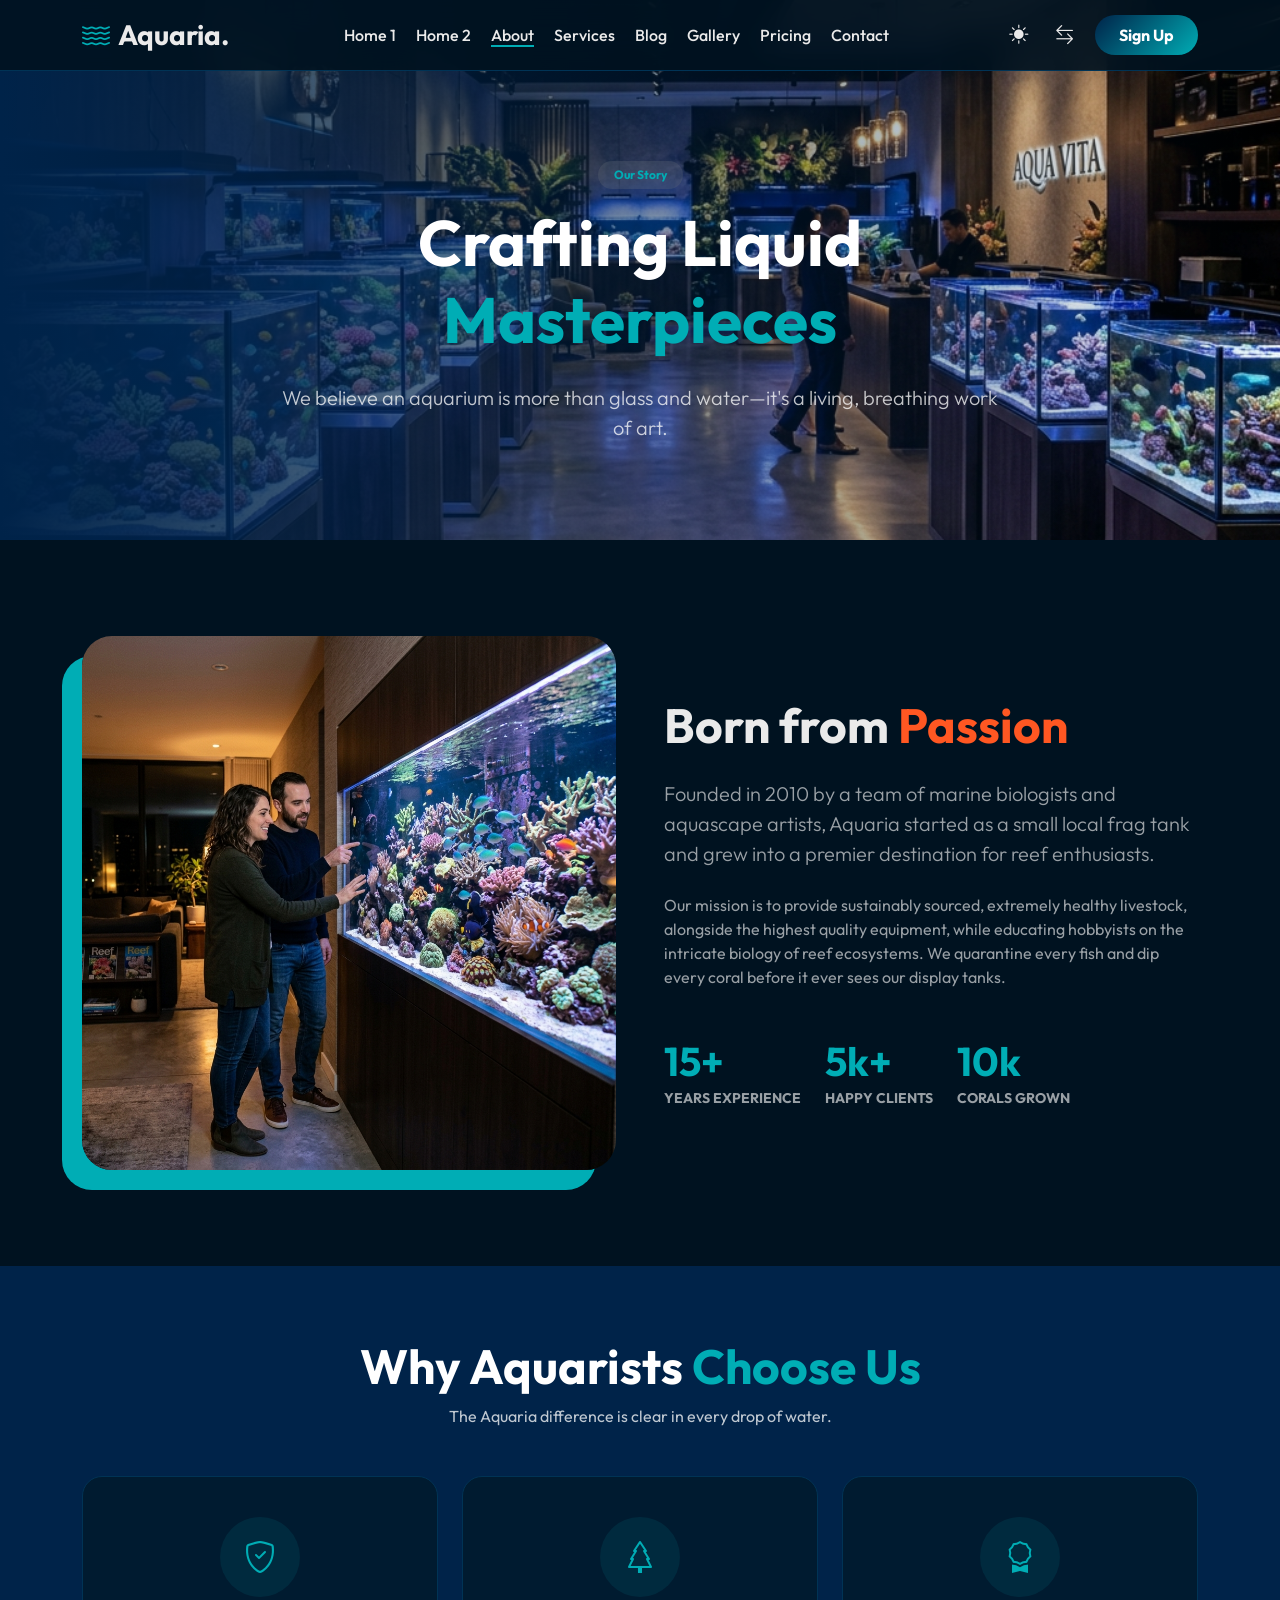
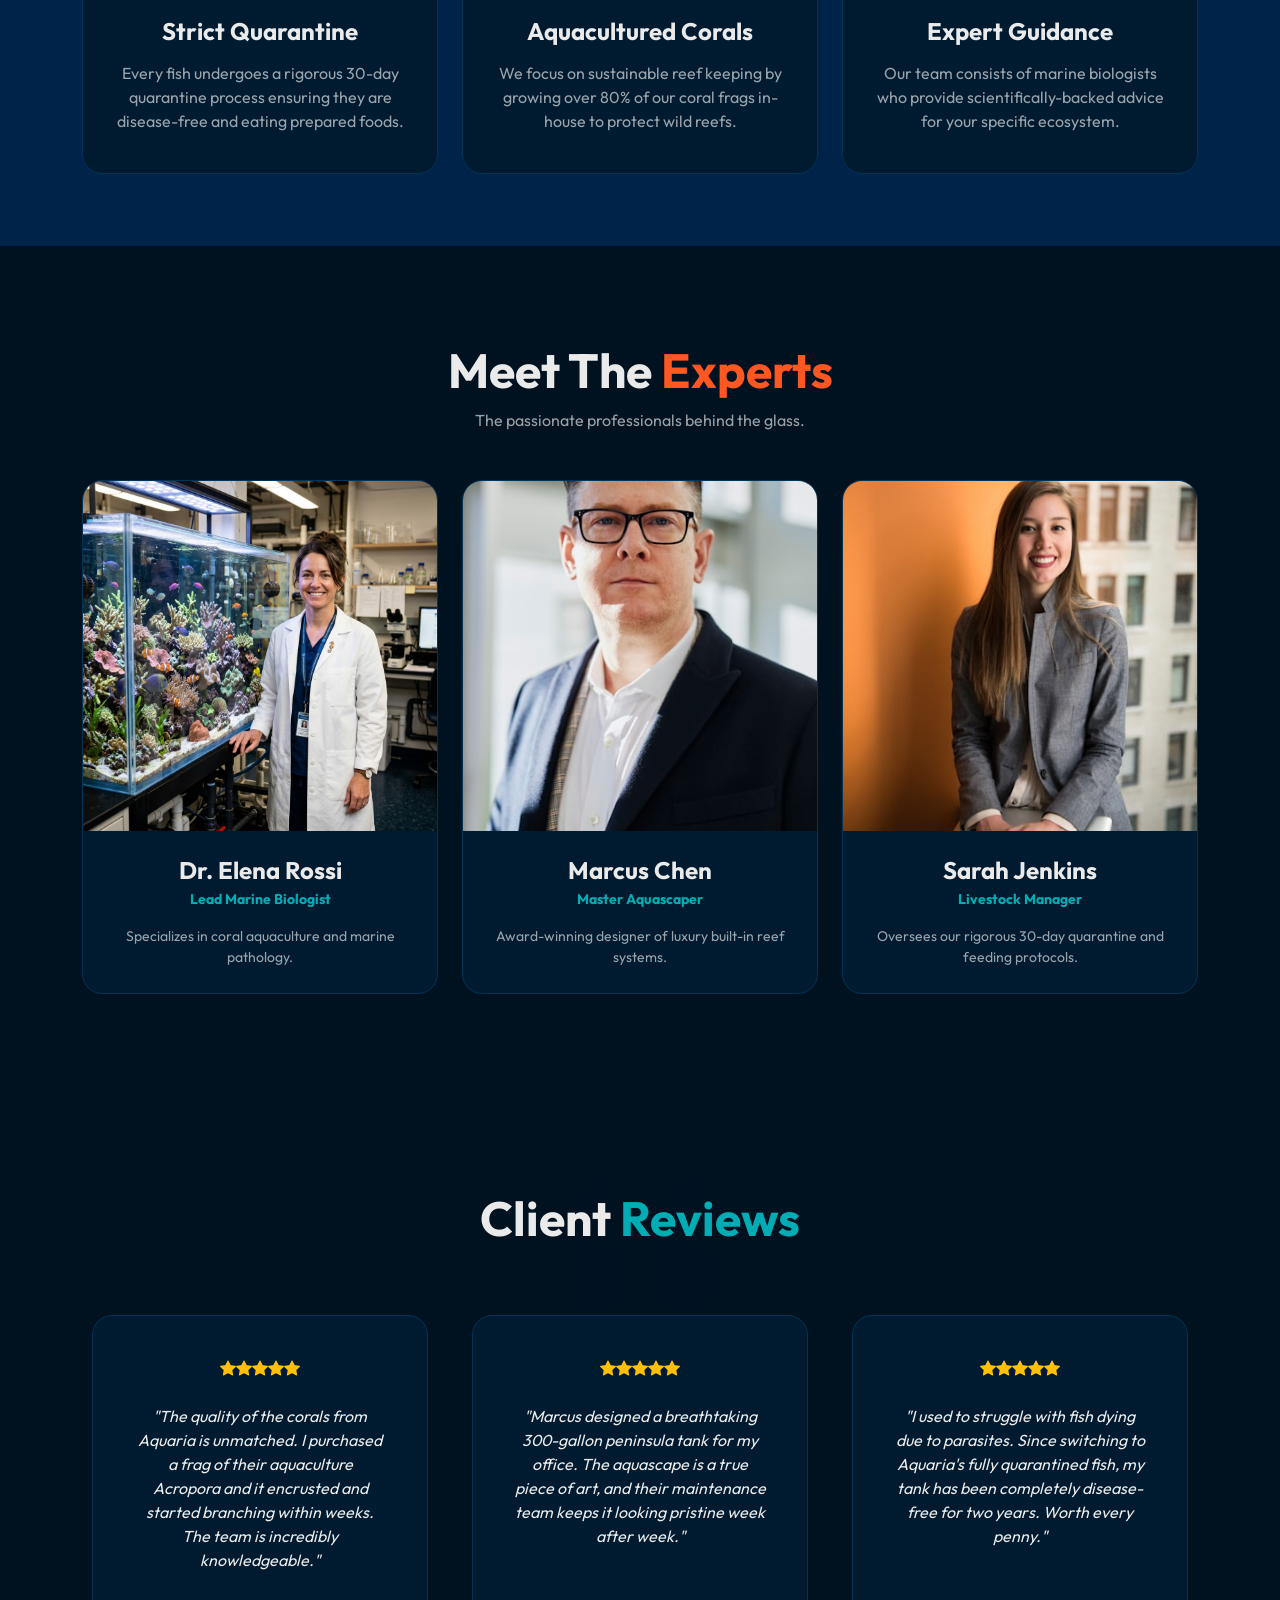
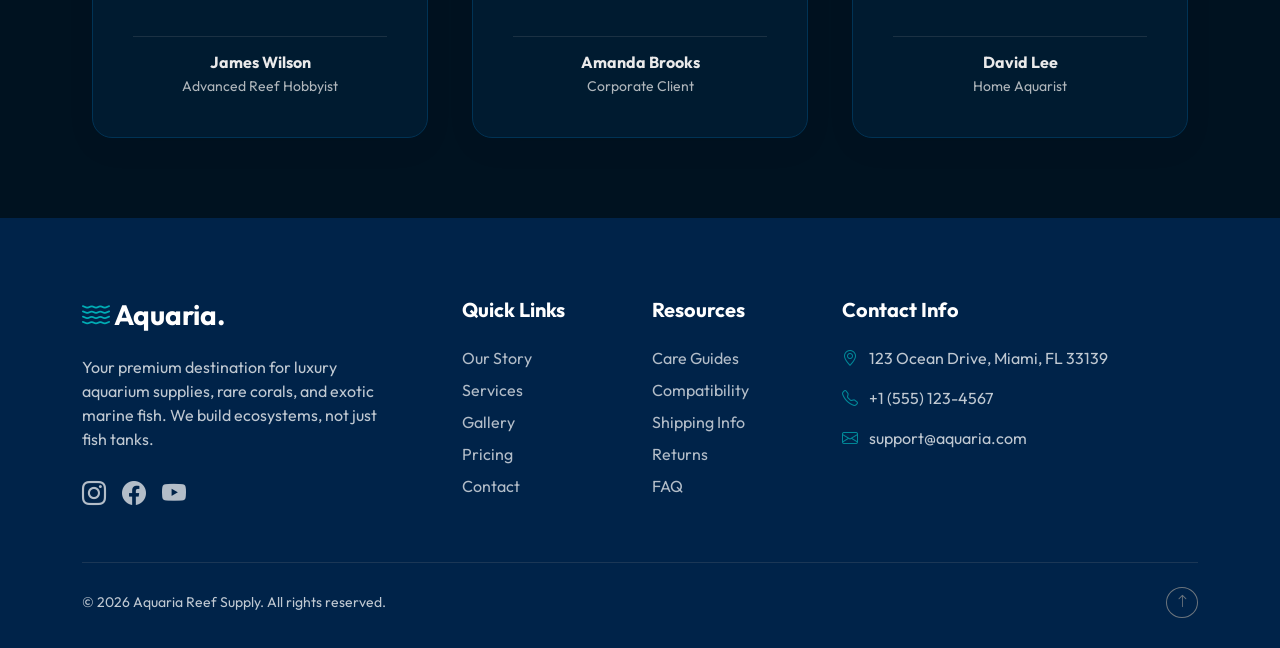
==== about.html @ 758d612c "first commit" ====
<!DOCTYPE html>

<html data-theme="dark" lang="en">
<head>
<meta charset="utf-8"/>
<meta content="width=device-width, initial-scale=1.0" name="viewport"/>
<title>Aquaria | About Us</title>
<link href="https://cdn.jsdelivr.net/npm/bootstrap@5.3.0/dist/css/bootstrap.min.css" rel="stylesheet"/>
<link href="https://cdn.jsdelivr.net/npm/bootstrap-icons@1.10.5/font/bootstrap-icons.css" rel="stylesheet"/>
<link href="assets/css/style.css" rel="stylesheet"/>
<style>
        /* Section 1: Hero */
        .about-hero {
            height: 60vh;
            min-height: 400px;
            background: linear-gradient(to right, var(--color-primary), transparent), url('assets/images/about_hero_1782192163855.png') center/cover no-repeat;
            display: flex;
            align-items: center;
            padding-top: 80px;
        }

        /* Section 2: Store Story */
        .story-img {
            border-radius: 30px;
            box-shadow: -20px 20px 0px var(--color-secondary);
            transition: transform 0.5s ease;
        }
        .story-img:hover {
            transform: translate(10px, -10px);
        }

        /* Section 3: Why Choose Us */
        .feature-card {
            background: var(--card-bg);
            border: 1px solid var(--border-color);
            border-radius: 20px;
            padding: 40px 30px;
            text-align: center;
            transition: all 0.4s ease;
        }
        .feature-card:hover {
            transform: translateY(-15px); /* Card Lift */
            box-shadow: 0 15px 30px rgba(0, 173, 181, 0.15);
            border-color: var(--color-secondary);
        }
        .feature-icon {
            width: 80px;
            height: 80px;
            border-radius: 50%;
            background: rgba(0, 173, 181, 0.1);
            color: var(--color-secondary);
            display: flex;
            align-items: center;
            justify-content: center;
            font-size: 2rem;
            margin: 0 auto 20px;
            transition: background 0.4s, color 0.4s;
        }
        .feature-card:hover .feature-icon {
            background: var(--color-secondary);
            color: #fff;
        }

        /* Section 4: Expert Team */
        .team-card {
            border-radius: 20px;
            overflow: hidden;
            position: relative;
            background: var(--card-bg);
            border: 1px solid var(--border-color);
            transition: box-shadow 0.4s ease, transform 0.4s ease; /* Hover Elevation */
        }
        .team-card:hover {
            transform: scale(1.03);
            box-shadow: 0 20px 40px rgba(0,0,0,0.2);
        }
        .team-img-wrapper {
            height: 350px;
            overflow: hidden;
        }
        .team-img-wrapper img {
            width: 100%;
            height: 100%;
            object-fit: cover;
            transition: transform 0.5s ease;
        }
        .team-card:hover .team-img-wrapper img {
            transform: scale(1.1);
        }
        .team-info {
            padding: 25px;
            text-align: center;
        }

        /* Section 5: Testimonials */
        .testimonial-section {
            padding: 100px 0;
            position: relative;
            overflow: hidden;
        }
        .testimonial-section::before {
            content: '\F6B0'; /* Quote icon bootstrap */
            font-family: bootstrap-icons;
            position: absolute;
            top: -20px; left: 50%;
            transform: translateX(-50%);
            font-size: 15rem;
            color: var(--color-primary);
            opacity: 0.05;
        }
        .testimonial-card {
            background: var(--card-bg);
            border: 1px solid var(--border-color);
            border-radius: 20px;
            padding: 40px;
            margin: 20px 10px;
            box-shadow: 0 10px 30px rgba(0,0,0,0.05);
        }
        
        /* Animation Utility Override */
        .reveal-fade-right {
            opacity: 0;
            transform: translateX(-50px);
            transition: all 0.8s cubic-bezier(0.5, 0, 0, 1);
        }
        .reveal-fade-right.active {
            opacity: 1;
            transform: translateX(0);
        }
    </style>
</head>
<body>
<!-- Header -->
<header class="header">
<div class="container d-flex align-items-center justify-content-between">
<a class="logo text-decoration-none" href="index.html">
<h3 class="m-0 fw-bold d-flex align-items-center gap-2">
<i class="bi bi-water text-secondary-custom"></i>
<span>Aquaria.</span>
</h3>
</a>
<nav class="header-nav">
<a class="nav-link" href="index.html">Home 1</a>
<a class="nav-link" href="home-2.html">Home 2</a>
<a class="nav-link active" href="about.html">About</a>
<a class="nav-link" href="services.html">Services</a>
<a class="nav-link" href="blog.html">Blog</a>
<a class="nav-link" href="gallery.html">Gallery</a>
<a class="nav-link" href="pricing.html">Pricing</a>
<a class="nav-link" href="contact.html">Contact</a>
</nav>
            <div class="controls">
                <button id="theme-toggle" class="theme-btn header-controls-btn theme-toggle"><i class="bi bi-sun-fill"></i></button>
                <button id="rtl-toggle" class="rtl-btn header-controls-btn rtl-toggle"><i class="bi bi-arrow-left-right"></i></button>
                <a href="signup.html" class="btn-primary-custom header-auth-btn rounded-pill px-4 py-2 text-decoration-none fw-bold text-white">Sign Up</a>
                <button class="btn btn-outline-secondary mobile-toggle-btn ms-2" type="button" data-bs-toggle="offcanvas" data-bs-target="#mobileMenu" style="display: none;">
                    <i class="bi bi-list fs-3"></i>
                </button>
            </div>
</div>
</header>
<div class="offcanvas offcanvas-end" id="mobileMenu" style="background-color: var(--bg-color);" tabindex="-1">
<div class="offcanvas-header border-bottom border-secondary">
<h5 class="offcanvas-title fw-bold"><i class="bi bi-water text-secondary-custom"></i> Aquaria.</h5>
<button aria-label="Close" class="btn-close" data-bs-dismiss="offcanvas" style="filter: invert(var(--bs-body-color-rgb));" type="button"></button>
</div>
<div class="offcanvas-body">
            <div class="d-flex flex-column gap-3 fs-5">
                <a href="index.html" class="text-decoration-none" style="color: var(--text-color)">Home 1</a>
                <a href="home-2.html" class="text-decoration-none" style="color: var(--text-color)">Home 2</a>
                <a href="about.html" class="text-decoration-none" style="color: var(--text-color)">About</a>
                <a href="services.html" class="text-decoration-none" style="color: var(--text-color)">Services</a>
                <a href="gallery.html" class="text-decoration-none" style="color: var(--text-color)">Gallery</a>
                <a href="pricing.html" class="text-decoration-none" style="color: var(--text-color)">Pricing</a>
                <a href="contact.html" class="text-decoration-none" style="color: var(--text-color)">Contact</a>
                <a href="login.html" class="btn-primary-custom text-center mt-4">Login</a>
                <div class="mobile-toggles mt-auto pt-4 border-top border-secondary d-flex justify-content-center gap-3">
                    <button class="theme-btn theme-toggle btn btn-outline-secondary rounded-circle" style="width: 50px; height: 50px;"><i class="bi bi-sun-fill"></i></button>
                    <button class="rtl-btn rtl-toggle btn btn-outline-secondary rounded-circle" style="width: 50px; height: 50px;"><i class="bi bi-arrow-left-right"></i></button>
                </div>
            </div>
</div>
</div>

<!-- Section 1: Hero -->
<section class="about-hero">
<div class="container">
<div class="row justify-content-center">
<div class="col-lg-8 text-center reveal-fade-up">
<span class="badge bg-secondary mb-3 rounded-pill bg-opacity-25 text-secondary-custom px-3 py-2">Our Story</span>
<h1 class="display-3 fw-bold text-white mb-4">Crafting Liquid <span class="text-secondary-custom">Masterpieces</span></h1>
<p class="lead text-white opacity-75">We believe an aquarium is more than glass and water—it's a living, breathing work of art.</p>
</div>
</div>
</div>
</section>
<!-- Section 2: Store Story -->
<section class="py-5 my-5">
<div class="container">
<div class="row align-items-center gx-5">
<div class="col-lg-6 mb-5 mb-lg-0 reveal-fade-right">
<img alt="Our Store Story" class="img-fluid story-img" src="assets/images/about_story_1782192175544.png"/>
</div>
<div class="col-lg-6 reveal-fade-left">
<h2 class="display-5 fw-bold mb-4">Born from <span class="text-accent-custom">Passion</span></h2>
<p class="lead text-muted mb-4">Founded in 2010 by a team of marine biologists and aquascape artists, Aquaria started as a small local frag tank and grew into a premier destination for reef enthusiasts.</p>
<p class="text-muted mb-4">Our mission is to provide sustainably sourced, extremely healthy livestock, alongside the highest quality equipment, while educating hobbyists on the intricate biology of reef ecosystems. We quarantine every fish and dip every coral before it ever sees our display tanks.</p>
<div class="d-flex gap-4 mt-5">
<div>
<h3 class="fw-bold text-secondary-custom display-6 mb-0">15+</h3>
<span class="text-muted small fw-bold text-uppercase tracking-wider">Years Experience</span>
</div>
<div>
<h3 class="fw-bold text-secondary-custom display-6 mb-0">5k+</h3>
<span class="text-muted small fw-bold text-uppercase tracking-wider">Happy Clients</span>
</div>
<div>
<h3 class="fw-bold text-secondary-custom display-6 mb-0">10k</h3>
<span class="text-muted small fw-bold text-uppercase tracking-wider">Corals Grown</span>
</div>
</div>
</div>
</div>
</div>
</section>
<!-- Section 3: Why Choose Us -->
<section class="py-5 bg-opacity-10" style="background-color: var(--color-primary);">
<div class="container py-4">
<div class="text-center mb-5 reveal-fade-up">
<h2 class="display-5 fw-bold text-white">Why Aquarists <span class="text-secondary-custom">Choose Us</span></h2>
<p class="text-white opacity-75">The Aquaria difference is clear in every drop of water.</p>
</div>
<div class="row g-4 justify-content-center">
<div class="col-lg-4 col-md-6 reveal-fade-up" style="transition-delay: 0s;">
<div class="feature-card h-100">
<div class="feature-icon"><i class="bi bi-shield-check"></i></div>
<h4 class="fw-bold mb-3">Strict Quarantine</h4>
<p class="text-muted mb-0">Every fish undergoes a rigorous 30-day quarantine process ensuring they are disease-free and eating prepared foods.</p>
</div>
</div>
<div class="col-lg-4 col-md-6 reveal-fade-up" style="transition-delay: 0.15s;">
<div class="feature-card h-100">
<div class="feature-icon"><i class="bi bi-tree"></i></div>
<h4 class="fw-bold mb-3">Aquacultured Corals</h4>
<p class="text-muted mb-0">We focus on sustainable reef keeping by growing over 80% of our coral frags in-house to protect wild reefs.</p>
</div>
</div>
<div class="col-lg-4 col-md-6 reveal-fade-up" style="transition-delay: 0.3s;">
<div class="feature-card h-100">
<div class="feature-icon"><i class="bi bi-award"></i></div>
<h4 class="fw-bold mb-3">Expert Guidance</h4>
<p class="text-muted mb-0">Our team consists of marine biologists who provide scientifically-backed advice for your specific ecosystem.</p>
</div>
</div>
</div>
</div>
</section>
<!-- Section 4: Expert Team -->
<section class="py-5 my-5">
<div class="container">
<div class="text-center mb-5 reveal-fade-up">
<h2 class="display-5 fw-bold mb-0">Meet The <span class="text-accent-custom">Experts</span></h2>
<p class="text-muted mt-2">The passionate professionals behind the glass.</p>
</div>
<div class="row g-4">
<div class="col-lg-4 col-md-6 reveal-fade-up" style="transition-delay: 0s;">
<div class="team-card">
<div class="team-img-wrapper">
<img alt="Dr. Elena Rossi" src="assets/images/team_1_1782192187470.png"/>
</div>
<div class="team-info">
<h4 class="fw-bold mb-1">Dr. Elena Rossi</h4>
<p class="text-secondary-custom small fw-bold mb-3">Lead Marine Biologist</p>
<p class="text-muted small mb-0">Specializes in coral aquaculture and marine pathology.</p>
</div>
</div>
</div>
<div class="col-lg-4 col-md-6 reveal-fade-up" style="transition-delay: 0.2s;">
<div class="team-card">
<div class="team-img-wrapper">
<img alt="Marcus Chen" src="assets/images/team_2.jpg"/>
</div>
<div class="team-info">
<h4 class="fw-bold mb-1">Marcus Chen</h4>
<p class="text-secondary-custom small fw-bold mb-3">Master Aquascaper</p>
<p class="text-muted small mb-0">Award-winning designer of luxury built-in reef systems.</p>
</div>
</div>
</div>
<div class="col-lg-4 col-md-6 reveal-fade-up" style="transition-delay: 0.4s;">
<div class="team-card">
<div class="team-img-wrapper">
<img alt="Sarah Jenkins" src="assets/images/team_3.jpg"/>
</div>
<div class="team-info">
<h4 class="fw-bold mb-1">Sarah Jenkins</h4>
<p class="text-secondary-custom small fw-bold mb-3">Livestock Manager</p>
<p class="text-muted small mb-0">Oversees our rigorous 30-day quarantine and feeding protocols.</p>
</div>
</div>
</div>
</div>
</div>
</section>
<!-- Section 5: Testimonials (Carousel) -->
<section class="testimonial-section reveal-zoom-in">
<div class="container position-relative z-2">
<h2 class="display-5 fw-bold text-center mb-5">Client <span class="text-secondary-custom">Reviews</span></h2>
<div class="row g-4 justify-content-center">
<div class="col-lg-4 col-md-6 reveal-fade-up" style="transition-delay: 0s;">
<div class="testimonial-card h-100 d-flex flex-column text-center">
<div class="mb-4 text-warning">
<i class="bi bi-star-fill"></i><i class="bi bi-star-fill"></i><i class="bi bi-star-fill"></i><i class="bi bi-star-fill"></i><i class="bi bi-star-fill"></i>
</div>
<p class="fw-normal lh-base mb-4 fst-italic">"The quality of the corals from Aquaria is unmatched. I purchased a frag of their aquaculture Acropora and it encrusted and started branching within weeks. The team is incredibly knowledgeable."</p>
<div class="mt-auto pt-3 border-top border-secondary border-opacity-25">
<h6 class="fw-bold mb-0">James Wilson</h6>
<small class="opacity-75">Advanced Reef Hobbyist</small>
</div>
</div>
</div>
<div class="col-lg-4 col-md-6 reveal-fade-up" style="transition-delay: 0.2s;">
<div class="testimonial-card h-100 d-flex flex-column text-center">
<div class="mb-4 text-warning">
<i class="bi bi-star-fill"></i><i class="bi bi-star-fill"></i><i class="bi bi-star-fill"></i><i class="bi bi-star-fill"></i><i class="bi bi-star-fill"></i>
</div>
<p class="fw-normal lh-base mb-4 fst-italic">"Marcus designed a breathtaking 300-gallon peninsula tank for my office. The aquascape is a true piece of art, and their maintenance team keeps it looking pristine week after week."</p>
<div class="mt-auto pt-3 border-top border-secondary border-opacity-25">
<h6 class="fw-bold mb-0">Amanda Brooks</h6>
<small class="opacity-75">Corporate Client</small>
</div>
</div>
</div>
<div class="col-lg-4 col-md-6 reveal-fade-up" style="transition-delay: 0.4s;">
<div class="testimonial-card h-100 d-flex flex-column text-center">
<div class="mb-4 text-warning">
<i class="bi bi-star-fill"></i><i class="bi bi-star-fill"></i><i class="bi bi-star-fill"></i><i class="bi bi-star-fill"></i><i class="bi bi-star-fill"></i>
</div>
<p class="fw-normal lh-base mb-4 fst-italic">"I used to struggle with fish dying due to parasites. Since switching to Aquaria's fully quarantined fish, my tank has been completely disease-free for two years. Worth every penny."</p>
<div class="mt-auto pt-3 border-top border-secondary border-opacity-25">
<h6 class="fw-bold mb-0">David Lee</h6>
<small class="opacity-75">Home Aquarist</small>
</div>
</div>
</div>
</div>
</div>
</section>
<!-- Footer -->
<footer class="footer">
<div class="container">
<div class="row gy-5">
<div class="col-lg-4 pe-lg-5">
<h3 class="fw-bold text-white mb-4"><i class="bi bi-water text-secondary-custom"></i> Aquaria.</h3>
<p class="opacity-75 mb-4">Your premium destination for luxury aquarium supplies, rare corals, and exotic marine fish. We build ecosystems, not just fish tanks.</p>
<div class="d-flex gap-3">
<a class="fs-4" href="#"><i class="bi bi-instagram"></i></a>
<a class="fs-4" href="#"><i class="bi bi-facebook"></i></a>
<a class="fs-4" href="#"><i class="bi bi-youtube"></i></a>
</div>
</div>
<div class="col-lg-2 col-md-4">
<h5 class="text-white fw-bold mb-4">Quick Links</h5>
<ul class="list-unstyled d-flex flex-column gap-2">
<li><a class="text-decoration-none" href="about.html">Our Story</a></li>
<li><a class="text-decoration-none" href="services.html">Services</a></li>
<li><a class="text-decoration-none" href="gallery.html">Gallery</a></li>
<li><a class="text-decoration-none" href="pricing.html">Pricing</a></li>
<li><a class="text-decoration-none" href="contact.html">Contact</a></li>
</ul>
</div>
<div class="col-lg-2 col-md-4">
<h5 class="text-white fw-bold mb-4">Resources</h5>
<ul class="list-unstyled d-flex flex-column gap-2">
<li><a class="text-decoration-none" href="blog.html">Care Guides</a></li>
<li><a class="text-decoration-none" href="#">Compatibility</a></li>
<li><a class="text-decoration-none" href="#">Shipping Info</a></li>
<li><a class="text-decoration-none" href="#">Returns</a></li>
<li><a class="text-decoration-none" href="#">FAQ</a></li>
</ul>
</div>
<div class="col-lg-4 col-md-4">
<h5 class="text-white fw-bold mb-4">Contact Info</h5>
<ul class="list-unstyled d-flex flex-column gap-3 opacity-75">
<li><i class="bi bi-geo-alt me-2 text-secondary-custom"></i> 123 Ocean Drive, Miami, FL 33139</li>
<li><i class="bi bi-telephone me-2 text-secondary-custom"></i> +1 (555) 123-4567</li>
<li><i class="bi bi-envelope me-2 text-secondary-custom"></i> support@aquaria.com</li>
</ul>
</div>
</div>
<hr class="mt-5 mb-4 border-secondary opacity-25"/>
<div class="row align-items-center">
<div class="col-md-6 text-center text-md-start">
<p class="mb-0 opacity-75 small">© 2026 Aquaria Reef Supply. All rights reserved.</p>
</div>
<div class="col-md-6 text-center text-md-end mt-3 mt-md-0">
<button class="btn btn-sm btn-outline-secondary rounded-circle" onclick="window.scrollTo({top: 0, behavior: 'smooth'});"><i class="bi bi-arrow-up"></i></button>
</div>
</div>
</div>
</footer>
<script src="https://cdn.jsdelivr.net/npm/bootstrap@5.3.0/dist/js/bootstrap.bundle.min.js"></script>
<script src="assets/js/main.js"></script>
</body>
</html>
---- assets/css/style.css ----
@import url('https://fonts.googleapis.com/css2?family=Outfit:wght@300;400;500;600;700;800&display=swap');

/* Global Responsiveness & Reset */
*, *::before, *::after {
  box-sizing: border-box;
}

html, body {
  max-width: 100vw;
  width: 100%;
  overflow-x: hidden;
  position: relative;
}

img, video {
  max-width: 100%;
  height: auto;
}:root {
  /* Colors */
  --color-primary: #002349; /* Deep Ocean Blue */
  --color-secondary: #00ADB5; /* Reef Turquoise */
  --color-accent: #FF5722; /* Coral Orange */
  
  --color-bg-light: #F4F9F9;
  --color-text-light: #1A1A1A;
  --color-card-light: #FFFFFF;
  --color-border-light: #E0E0E0;

  --color-bg-dark: #001220; /* Even deeper ocean for dark mode bg */
  --color-text-dark: #EAEAEA;
  --color-card-dark: #001B30;
  --color-border-dark: #003355;

  /* Typography */
  --font-primary: 'Outfit', sans-serif;

  /* Theme Defaults (Light) */
  --bg-color: var(--color-bg-light);
  --text-color: var(--color-text-light);
  --card-bg: var(--color-card-light);
  --border-color: var(--color-border-light);
  --header-bg: rgba(255, 255, 255, 0.9);
}

[data-theme="dark"] {
  --bg-color: var(--color-bg-dark);
  --text-color: var(--color-text-dark);
  --card-bg: var(--color-card-dark);
  --border-color: var(--color-border-dark);
  --header-bg: rgba(0, 18, 32, 0.9);
}

[data-theme="dark"] .text-muted {
  color: rgba(255, 255, 255, 0.6) !important;
}

body {
  font-family: var(--font-primary);
  background-color: var(--bg-color);
  color: var(--text-color);
  transition: background-color 0.3s ease, color 0.3s ease;
  overflow-x: hidden;
  word-wrap: break-word;
  overflow-wrap: break-word;
}

h1, h2, h3, h4, h5, h6 {
  font-weight: 700;
  color: var(--text-color);
}

a {
  text-decoration: none;
  color: var(--color-secondary);
  transition: color 0.3s ease;
}
a:hover {
  color: var(--color-accent);
}

/* Base Components */
.btn-primary-custom {
  background: linear-gradient(135deg, var(--color-primary), var(--color-secondary));
  color: #fff;
  border: none;
  padding: 12px 28px;
  border-radius: 30px;
  font-weight: 600;
  transition: transform 0.3s ease, box-shadow 0.3s ease;
}
.btn-primary-custom:hover {
  transform: translateY(-3px);
  box-shadow: 0 10px 20px rgba(0, 173, 181, 0.3);
  color: #fff;
}

.btn-accent-custom {
  background-color: var(--color-accent);
  color: #fff;
  border: none;
  padding: 12px 28px;
  border-radius: 30px;
  font-weight: 600;
  transition: transform 0.3s ease, box-shadow 0.3s ease;
}
.btn-accent-custom:hover {
  transform: translateY(-3px);
  box-shadow: 0 10px 20px rgba(255, 87, 34, 0.3);
  color: #fff;
}

/* Header & Nav */
.header {
  position: fixed;
  top: 0;
  left: 0;
  width: 100%;
  z-index: 1000;
  background: var(--header-bg);
  backdrop-filter: blur(15px);
  -webkit-backdrop-filter: blur(15px);
  border-bottom: 1px solid var(--border-color);
  transition: padding 0.3s ease, box-shadow 0.3s ease;
  padding: 15px 0;
}
.header.scrolled {
  padding: 10px 0;
  box-shadow: 0 10px 30px rgba(0,0,0,0.1);
}

/* 1100px Breakpoint for Header Navigation */
@media (max-width: 1099.98px) {
  .header-nav { display: none !important; }
  .header-auth-btn { display: none !important; }
  .header-controls-btn { display: none !important; }
  .header .mobile-toggle-btn { display: inline-flex !important; }
}
@media (min-width: 1100px) {
  .header-nav { display: flex !important; }
  .header-auth-btn { display: inline-flex !important; }
  .header .mobile-toggle-btn { display: none !important; }
}

@media (max-width: 575.98px) {
  .newsletter-section form {
    flex-direction: column !important;
    width: 100%;
  }
  .newsletter-section form input,
  .newsletter-section form button {
    width: 100% !important;
  }
}

.nav-link {
  color: var(--text-color) !important;
  font-weight: 500;
  margin: 0 10px;
  position: relative;
}
.nav-link::after {
  content: '';
  position: absolute;
  bottom: 0;
  left: 0;
  width: 0;
  height: 2px;
  background-color: var(--color-secondary);
  transition: width 0.3s ease;
}
.nav-link:hover::after, .nav-link.active::after {
  width: 100%;
}

/* Theme & RTL Toggles */
.controls {
  display: flex;
  align-items: center;
  gap: 15px;
}
.theme-btn, .rtl-btn {
  background: none;
  border: none;
  font-size: 1.2rem;
  color: var(--text-color);
  cursor: pointer;
  transition: color 0.3s ease;
}
.theme-btn:hover, .rtl-btn:hover {
  color: var(--color-accent);
}

/* Footer */
.footer {
  background-color: var(--color-primary);
  color: #fff;
  padding: 80px 0 30px;
  margin-top: auto;
}
.footer a {
  color: rgba(255,255,255,0.7);
}
.footer a:hover {
  color: var(--color-secondary);
}

/* Utilities & Animations */
.premium-card {
  background: var(--card-bg);
  border-radius: 20px;
  overflow: hidden;
  box-shadow: 0 10px 30px rgba(0,0,0,0.05);
  transition: transform 0.4s ease, box-shadow 0.4s ease;
  border: 1px solid var(--border-color);
}
.premium-card:hover {
  transform: translateY(-10px);
  box-shadow: 0 20px 40px rgba(0,0,0,0.1);
}

.glassmorphism {
  background: rgba(255, 255, 255, 0.1);
  backdrop-filter: blur(10px);
  border: 1px solid rgba(255, 255, 255, 0.2);
}
[data-theme="dark"] .glassmorphism {
  background: rgba(0, 18, 32, 0.4);
  border: 1px solid rgba(255, 255, 255, 0.1);
}

/* Animation Classes for Intersection Observer */
.reveal-fade-up {
  opacity: 0;
  transform: translateY(50px);
  transition: all 0.8s cubic-bezier(0.5, 0, 0, 1);
}
.reveal-fade-up.active {
  opacity: 1;
  transform: translateY(0);
}

.reveal-fade-left {
  opacity: 0;
  transform: translateX(-50px);
  transition: all 0.8s cubic-bezier(0.5, 0, 0, 1);
}
.reveal-fade-left.active {
  opacity: 1;
  transform: translateX(0);
}

.reveal-fade-right {
  opacity: 0;
  transform: translateX(50px);
  transition: all 0.8s cubic-bezier(0.5, 0, 0, 1);
}
.reveal-fade-right.active {
  opacity: 1;
  transform: translateX(0);
}

.reveal-zoom-in {
  opacity: 0;
  transform: scale(0.8);
  transition: all 0.8s cubic-bezier(0.5, 0, 0, 1);
}
.reveal-zoom-in.active {
  opacity: 1;
  transform: scale(1);
}

.floating {
  animation: float 6s ease-in-out infinite;
}
@keyframes float {
  0% { transform: translateY(0px); }
  50% { transform: translateY(-20px); }
  100% { transform: translateY(0px); }
}

.bubble {
  position: absolute;
  background: rgba(255,255,255,0.2);
  border-radius: 50%;
  animation: rise linear infinite;
}
@keyframes rise {
  0% { bottom: -10px; transform: translateX(0); }
  50% { transform: translateX(20px); }
  100% { bottom: 100%; transform: translateX(-20px); }
}

/* RTL Support */
[dir="rtl"] {
  text-align: right;
}
[dir="rtl"] .reveal-fade-left {
  transform: translateX(50px);
}
[dir="rtl"] .reveal-fade-right {
  transform: translateX(-50px);
}
[dir="rtl"] .ms-auto {
  margin-right: auto !important;
  margin-left: 0 !important;
}
[dir="rtl"] .me-auto {
  margin-left: auto !important;
  margin-right: 0 !important;
}

/* Hero Separation */
.hero-wrapper {
  padding-top: 100px; /* Offset for fixed header */
  min-height: 100vh;
  position: relative;
  overflow: hidden;
}

/* Helpers */
.text-primary-custom { color: var(--color-primary); }
.text-secondary-custom { color: var(--color-secondary); }
.text-accent-custom { color: var(--color-accent); }

@media (max-width: 575px) {
  .hero-title {
    font-size: 2.5rem !important;
  }
}
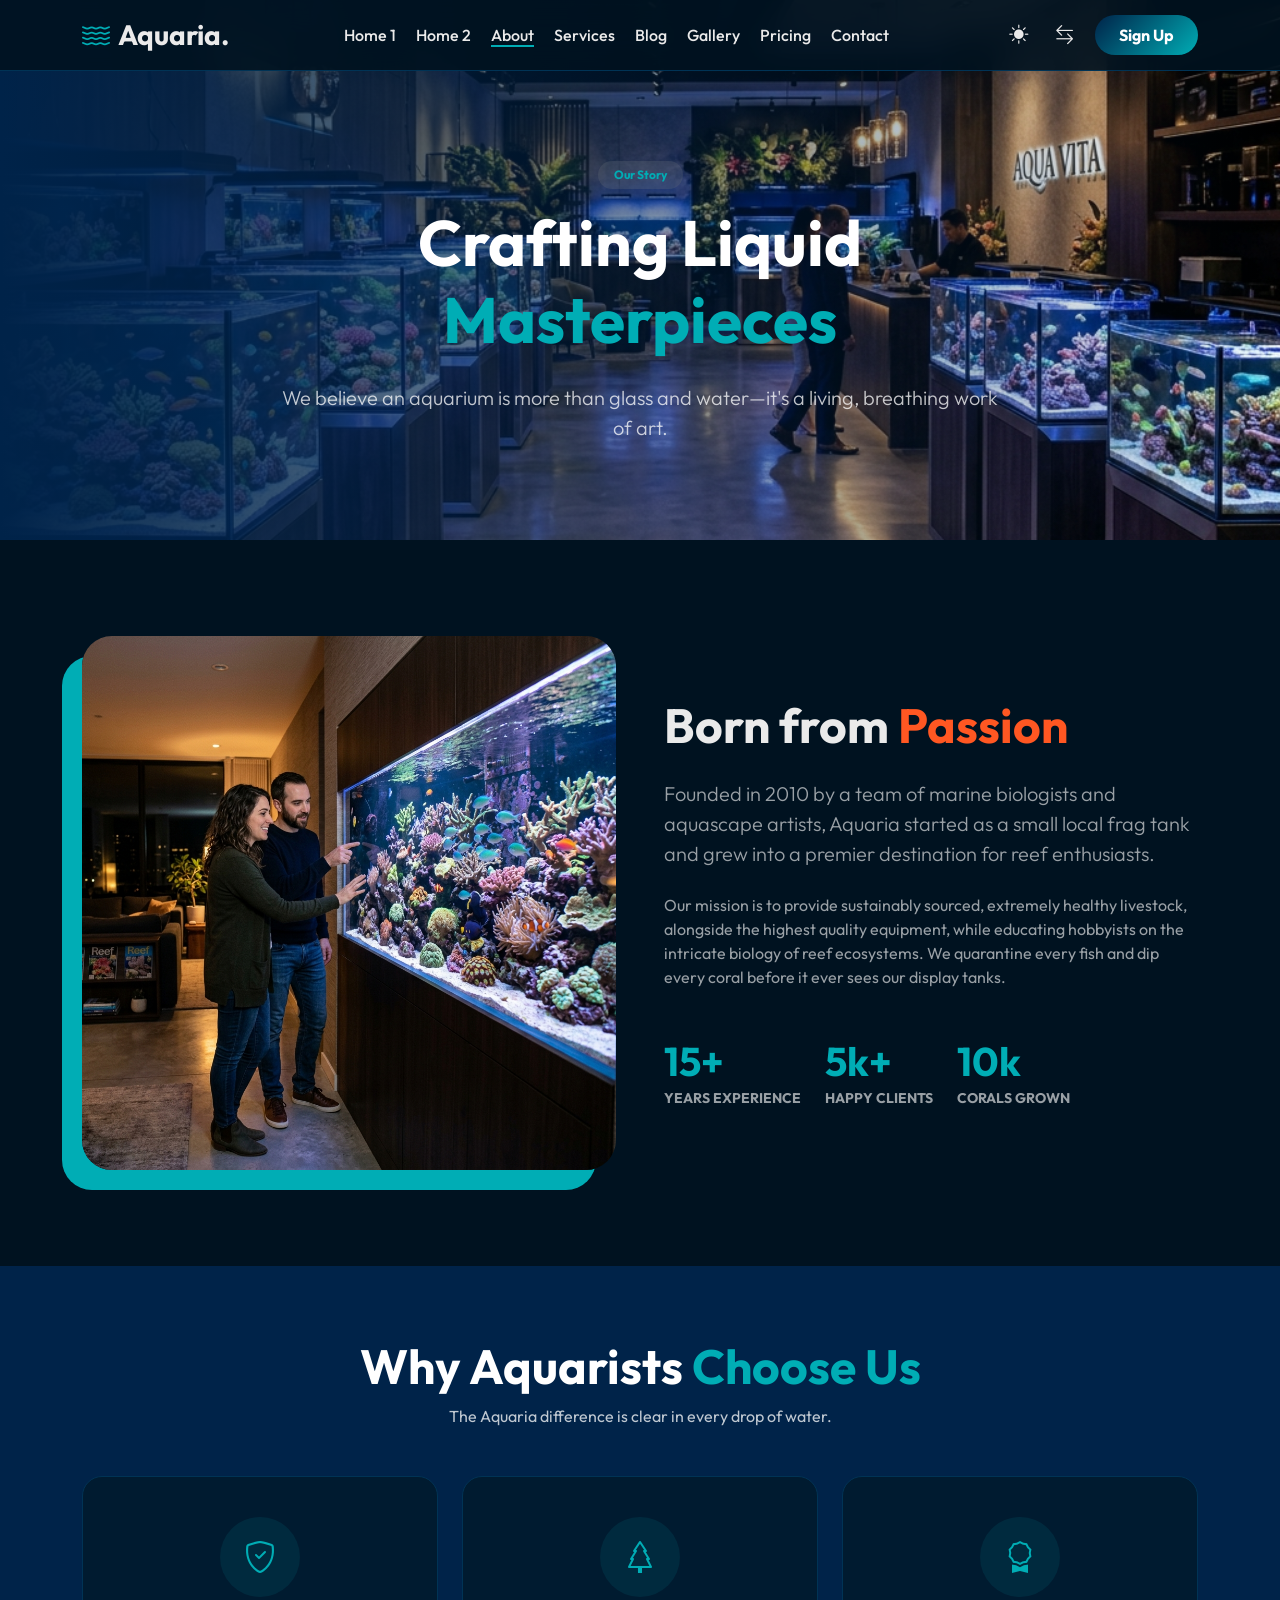
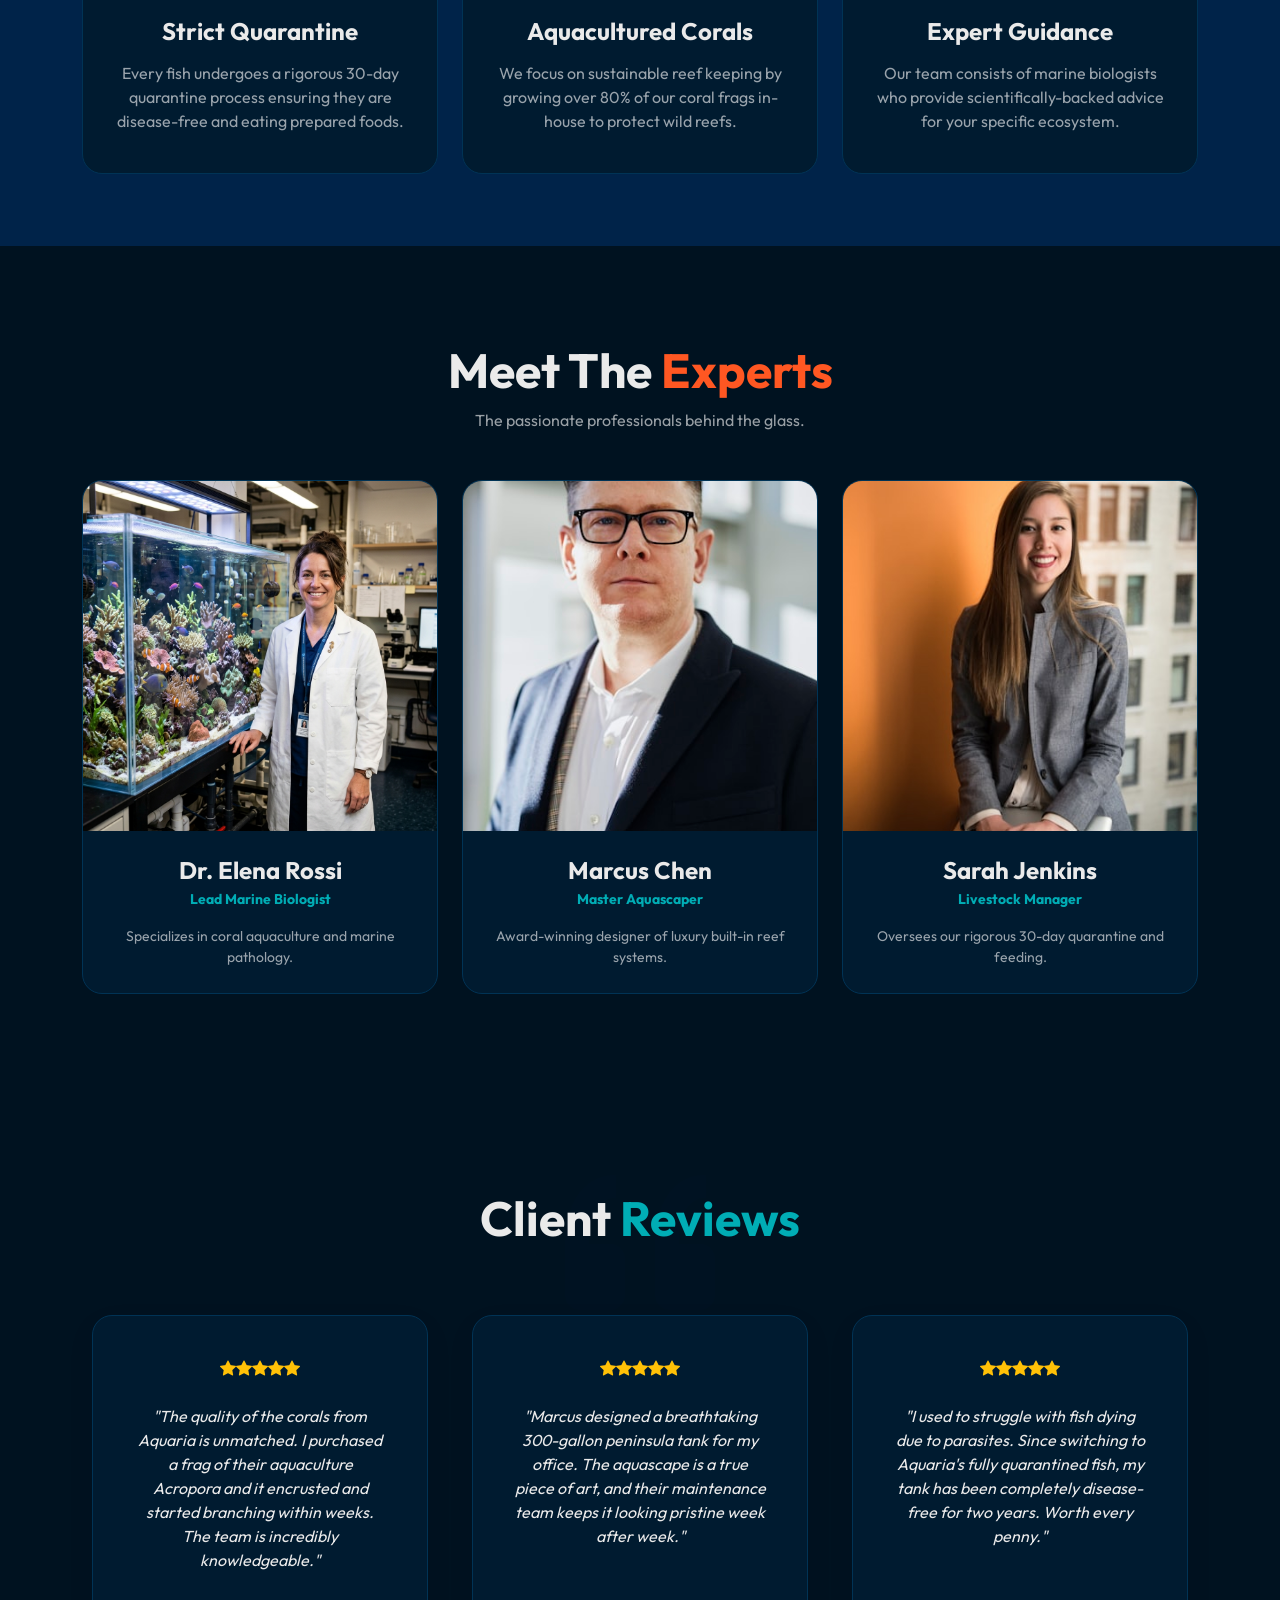
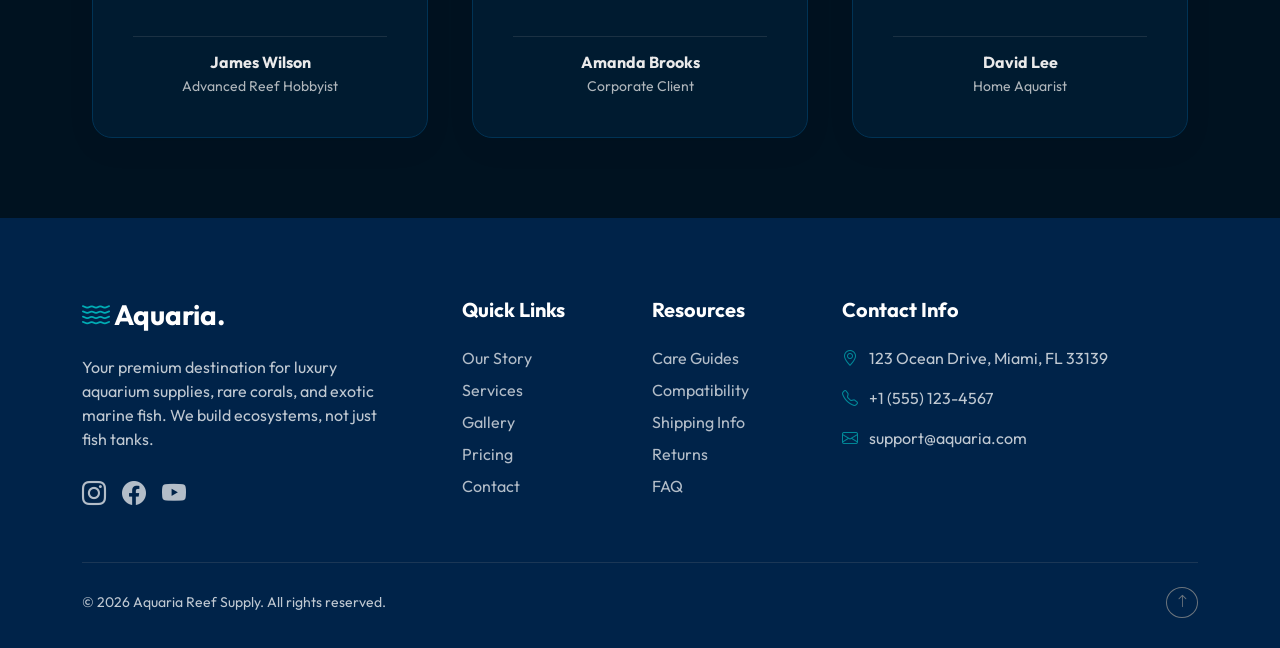
==== commit a692162d: "about" ====
--- a/about.html
+++ b/about.html
@@ -1,14 +1,16 @@
 <!DOCTYPE html>
 
 <html data-theme="dark" lang="en">
+
 <head>
-<meta charset="utf-8"/>
-<meta content="width=device-width, initial-scale=1.0" name="viewport"/>
-<title>Aquaria | About Us</title>
-<link href="https://cdn.jsdelivr.net/npm/bootstrap@5.3.0/dist/css/bootstrap.min.css" rel="stylesheet"/>
-<link href="https://cdn.jsdelivr.net/npm/bootstrap-icons@1.10.5/font/bootstrap-icons.css" rel="stylesheet"/>
-<link href="assets/css/style.css" rel="stylesheet"/>
-<style>
+    <meta charset="utf-8" />
+    <meta content="width=device-width, initial-scale=1.0" name="viewport" />
+    <title>Aquaria | About Us</title>
+    <link rel="icon" href="favicon.svg" type="image/svg+xml">
+    <link href="https://cdn.jsdelivr.net/npm/bootstrap@5.3.0/dist/css/bootstrap.min.css" rel="stylesheet" />
+    <link href="https://cdn.jsdelivr.net/npm/bootstrap-icons@1.10.5/font/bootstrap-icons.css" rel="stylesheet" />
+    <link href="assets/css/style.css" rel="stylesheet" />
+    <style>
         /* Section 1: Hero */
         .about-hero {
             height: 60vh;
@@ -25,6 +27,7 @@
             box-shadow: -20px 20px 0px var(--color-secondary);
             transition: transform 0.5s ease;
         }
+
         .story-img:hover {
             transform: translate(10px, -10px);
         }
@@ -38,11 +41,14 @@
             text-align: center;
             transition: all 0.4s ease;
         }
+
         .feature-card:hover {
-            transform: translateY(-15px); /* Card Lift */
+            transform: translateY(-15px);
+            /* Card Lift */
             box-shadow: 0 15px 30px rgba(0, 173, 181, 0.15);
             border-color: var(--color-secondary);
         }
+
         .feature-icon {
             width: 80px;
             height: 80px;
@@ -56,6 +62,7 @@
             margin: 0 auto 20px;
             transition: background 0.4s, color 0.4s;
         }
+
         .feature-card:hover .feature-icon {
             background: var(--color-secondary);
             color: #fff;
@@ -68,25 +75,31 @@
             position: relative;
             background: var(--card-bg);
             border: 1px solid var(--border-color);
-            transition: box-shadow 0.4s ease, transform 0.4s ease; /* Hover Elevation */
-        }
+            transition: box-shadow 0.4s ease, transform 0.4s ease;
+            /* Hover Elevation */
+        }
+
         .team-card:hover {
             transform: scale(1.03);
-            box-shadow: 0 20px 40px rgba(0,0,0,0.2);
-        }
+            box-shadow: 0 20px 40px rgba(0, 0, 0, 0.2);
+        }
+
         .team-img-wrapper {
             height: 350px;
             overflow: hidden;
         }
+
         .team-img-wrapper img {
             width: 100%;
             height: 100%;
             object-fit: cover;
             transition: transform 0.5s ease;
         }
+
         .team-card:hover .team-img-wrapper img {
             transform: scale(1.1);
         }
+
         .team-info {
             padding: 25px;
             text-align: center;
@@ -98,73 +111,85 @@
             position: relative;
             overflow: hidden;
         }
+
         .testimonial-section::before {
-            content: '\F6B0'; /* Quote icon bootstrap */
+            content: '\F6B0';
+            /* Quote icon bootstrap */
             font-family: bootstrap-icons;
             position: absolute;
-            top: -20px; left: 50%;
+            top: -20px;
+            left: 50%;
             transform: translateX(-50%);
             font-size: 15rem;
             color: var(--color-primary);
             opacity: 0.05;
         }
+
         .testimonial-card {
             background: var(--card-bg);
             border: 1px solid var(--border-color);
             border-radius: 20px;
             padding: 40px;
             margin: 20px 10px;
-            box-shadow: 0 10px 30px rgba(0,0,0,0.05);
-        }
-        
+            box-shadow: 0 10px 30px rgba(0, 0, 0, 0.05);
+        }
+
         /* Animation Utility Override */
         .reveal-fade-right {
             opacity: 0;
             transform: translateX(-50px);
             transition: all 0.8s cubic-bezier(0.5, 0, 0, 1);
         }
+
         .reveal-fade-right.active {
             opacity: 1;
             transform: translateX(0);
         }
     </style>
 </head>
+
 <body>
-<!-- Header -->
-<header class="header">
-<div class="container d-flex align-items-center justify-content-between">
-<a class="logo text-decoration-none" href="index.html">
-<h3 class="m-0 fw-bold d-flex align-items-center gap-2">
-<i class="bi bi-water text-secondary-custom"></i>
-<span>Aquaria.</span>
-</h3>
-</a>
-<nav class="header-nav">
-<a class="nav-link" href="index.html">Home 1</a>
-<a class="nav-link" href="home-2.html">Home 2</a>
-<a class="nav-link active" href="about.html">About</a>
-<a class="nav-link" href="services.html">Services</a>
-<a class="nav-link" href="blog.html">Blog</a>
-<a class="nav-link" href="gallery.html">Gallery</a>
-<a class="nav-link" href="pricing.html">Pricing</a>
-<a class="nav-link" href="contact.html">Contact</a>
-</nav>
+    <!-- Header -->
+    <header class="header">
+        <div class="container d-flex align-items-center justify-content-between">
+            <a class="logo text-decoration-none" href="index.html">
+                <h3 class="m-0 fw-bold d-flex align-items-center gap-2">
+                    <i class="bi bi-water text-secondary-custom"></i>
+                    <span>Aquaria.</span>
+                </h3>
+            </a>
+            <nav class="header-nav">
+                <a class="nav-link" href="index.html">Home 1</a>
+                <a class="nav-link" href="home-2.html">Home 2</a>
+                <a class="nav-link active" href="about.html">About</a>
+                <a class="nav-link" href="services.html">Services</a>
+                <a class="nav-link" href="blog.html">Blog</a>
+                <a class="nav-link" href="gallery.html">Gallery</a>
+                <a class="nav-link" href="pricing.html">Pricing</a>
+                <a class="nav-link" href="contact.html">Contact</a>
+            </nav>
             <div class="controls">
-                <button id="theme-toggle" class="theme-btn header-controls-btn theme-toggle"><i class="bi bi-sun-fill"></i></button>
-                <button id="rtl-toggle" class="rtl-btn header-controls-btn rtl-toggle"><i class="bi bi-arrow-left-right"></i></button>
-                <a href="signup.html" class="btn-primary-custom header-auth-btn rounded-pill px-4 py-2 text-decoration-none fw-bold text-white">Sign Up</a>
-                <button class="btn btn-outline-secondary mobile-toggle-btn ms-2" type="button" data-bs-toggle="offcanvas" data-bs-target="#mobileMenu" style="display: none;">
+                <button id="theme-toggle" class="theme-btn header-controls-btn theme-toggle"><i
+                        class="bi bi-sun-fill"></i></button>
+                <button id="rtl-toggle" class="rtl-btn header-controls-btn rtl-toggle"><i
+                        class="bi bi-arrow-left-right"></i></button>
+                <a href="signup.html"
+                    class="btn-primary-custom header-auth-btn rounded-pill px-4 py-2 text-decoration-none fw-bold text-white">Sign
+                    Up</a>
+                <button class="btn btn-outline-secondary mobile-toggle-btn ms-2" type="button"
+                    data-bs-toggle="offcanvas" data-bs-target="#mobileMenu" style="display: none;">
                     <i class="bi bi-list fs-3"></i>
                 </button>
             </div>
-</div>
-</header>
-<div class="offcanvas offcanvas-end" id="mobileMenu" style="background-color: var(--bg-color);" tabindex="-1">
-<div class="offcanvas-header border-bottom border-secondary">
-<h5 class="offcanvas-title fw-bold"><i class="bi bi-water text-secondary-custom"></i> Aquaria.</h5>
-<button aria-label="Close" class="btn-close" data-bs-dismiss="offcanvas" style="filter: invert(var(--bs-body-color-rgb));" type="button"></button>
-</div>
-<div class="offcanvas-body">
+        </div>
+    </header>
+    <div class="offcanvas offcanvas-end" id="mobileMenu" style="background-color: var(--bg-color);" tabindex="-1">
+        <div class="offcanvas-header border-bottom border-secondary">
+            <h5 class="offcanvas-title fw-bold"><i class="bi bi-water text-secondary-custom"></i> Aquaria.</h5>
+            <button aria-label="Close" class="btn-close" data-bs-dismiss="offcanvas"
+                style="filter: invert(var(--bs-body-color-rgb));" type="button"></button>
+        </div>
+        <div class="offcanvas-body">
             <div class="d-flex flex-column gap-3 fs-5">
                 <a href="index.html" class="text-decoration-none" style="color: var(--text-color)">Home 1</a>
                 <a href="home-2.html" class="text-decoration-none" style="color: var(--text-color)">Home 2</a>
@@ -174,232 +199,265 @@
                 <a href="pricing.html" class="text-decoration-none" style="color: var(--text-color)">Pricing</a>
                 <a href="contact.html" class="text-decoration-none" style="color: var(--text-color)">Contact</a>
                 <a href="login.html" class="btn-primary-custom text-center mt-4">Login</a>
-                <div class="mobile-toggles mt-auto pt-4 border-top border-secondary d-flex justify-content-center gap-3">
-                    <button class="theme-btn theme-toggle btn btn-outline-secondary rounded-circle" style="width: 50px; height: 50px;"><i class="bi bi-sun-fill"></i></button>
-                    <button class="rtl-btn rtl-toggle btn btn-outline-secondary rounded-circle" style="width: 50px; height: 50px;"><i class="bi bi-arrow-left-right"></i></button>
-                </div>
-            </div>
-</div>
-</div>
-
-<!-- Section 1: Hero -->
-<section class="about-hero">
-<div class="container">
-<div class="row justify-content-center">
-<div class="col-lg-8 text-center reveal-fade-up">
-<span class="badge bg-secondary mb-3 rounded-pill bg-opacity-25 text-secondary-custom px-3 py-2">Our Story</span>
-<h1 class="display-3 fw-bold text-white mb-4">Crafting Liquid <span class="text-secondary-custom">Masterpieces</span></h1>
-<p class="lead text-white opacity-75">We believe an aquarium is more than glass and water—it's a living, breathing work of art.</p>
-</div>
-</div>
-</div>
-</section>
-<!-- Section 2: Store Story -->
-<section class="py-5 my-5">
-<div class="container">
-<div class="row align-items-center gx-5">
-<div class="col-lg-6 mb-5 mb-lg-0 reveal-fade-right">
-<img alt="Our Store Story" class="img-fluid story-img" src="assets/images/about_story_1782192175544.png"/>
-</div>
-<div class="col-lg-6 reveal-fade-left">
-<h2 class="display-5 fw-bold mb-4">Born from <span class="text-accent-custom">Passion</span></h2>
-<p class="lead text-muted mb-4">Founded in 2010 by a team of marine biologists and aquascape artists, Aquaria started as a small local frag tank and grew into a premier destination for reef enthusiasts.</p>
-<p class="text-muted mb-4">Our mission is to provide sustainably sourced, extremely healthy livestock, alongside the highest quality equipment, while educating hobbyists on the intricate biology of reef ecosystems. We quarantine every fish and dip every coral before it ever sees our display tanks.</p>
-<div class="d-flex gap-4 mt-5">
-<div>
-<h3 class="fw-bold text-secondary-custom display-6 mb-0">15+</h3>
-<span class="text-muted small fw-bold text-uppercase tracking-wider">Years Experience</span>
-</div>
-<div>
-<h3 class="fw-bold text-secondary-custom display-6 mb-0">5k+</h3>
-<span class="text-muted small fw-bold text-uppercase tracking-wider">Happy Clients</span>
-</div>
-<div>
-<h3 class="fw-bold text-secondary-custom display-6 mb-0">10k</h3>
-<span class="text-muted small fw-bold text-uppercase tracking-wider">Corals Grown</span>
-</div>
-</div>
-</div>
-</div>
-</div>
-</section>
-<!-- Section 3: Why Choose Us -->
-<section class="py-5 bg-opacity-10" style="background-color: var(--color-primary);">
-<div class="container py-4">
-<div class="text-center mb-5 reveal-fade-up">
-<h2 class="display-5 fw-bold text-white">Why Aquarists <span class="text-secondary-custom">Choose Us</span></h2>
-<p class="text-white opacity-75">The Aquaria difference is clear in every drop of water.</p>
-</div>
-<div class="row g-4 justify-content-center">
-<div class="col-lg-4 col-md-6 reveal-fade-up" style="transition-delay: 0s;">
-<div class="feature-card h-100">
-<div class="feature-icon"><i class="bi bi-shield-check"></i></div>
-<h4 class="fw-bold mb-3">Strict Quarantine</h4>
-<p class="text-muted mb-0">Every fish undergoes a rigorous 30-day quarantine process ensuring they are disease-free and eating prepared foods.</p>
-</div>
-</div>
-<div class="col-lg-4 col-md-6 reveal-fade-up" style="transition-delay: 0.15s;">
-<div class="feature-card h-100">
-<div class="feature-icon"><i class="bi bi-tree"></i></div>
-<h4 class="fw-bold mb-3">Aquacultured Corals</h4>
-<p class="text-muted mb-0">We focus on sustainable reef keeping by growing over 80% of our coral frags in-house to protect wild reefs.</p>
-</div>
-</div>
-<div class="col-lg-4 col-md-6 reveal-fade-up" style="transition-delay: 0.3s;">
-<div class="feature-card h-100">
-<div class="feature-icon"><i class="bi bi-award"></i></div>
-<h4 class="fw-bold mb-3">Expert Guidance</h4>
-<p class="text-muted mb-0">Our team consists of marine biologists who provide scientifically-backed advice for your specific ecosystem.</p>
-</div>
-</div>
-</div>
-</div>
-</section>
-<!-- Section 4: Expert Team -->
-<section class="py-5 my-5">
-<div class="container">
-<div class="text-center mb-5 reveal-fade-up">
-<h2 class="display-5 fw-bold mb-0">Meet The <span class="text-accent-custom">Experts</span></h2>
-<p class="text-muted mt-2">The passionate professionals behind the glass.</p>
-</div>
-<div class="row g-4">
-<div class="col-lg-4 col-md-6 reveal-fade-up" style="transition-delay: 0s;">
-<div class="team-card">
-<div class="team-img-wrapper">
-<img alt="Dr. Elena Rossi" src="assets/images/team_1_1782192187470.png"/>
-</div>
-<div class="team-info">
-<h4 class="fw-bold mb-1">Dr. Elena Rossi</h4>
-<p class="text-secondary-custom small fw-bold mb-3">Lead Marine Biologist</p>
-<p class="text-muted small mb-0">Specializes in coral aquaculture and marine pathology.</p>
-</div>
-</div>
-</div>
-<div class="col-lg-4 col-md-6 reveal-fade-up" style="transition-delay: 0.2s;">
-<div class="team-card">
-<div class="team-img-wrapper">
-<img alt="Marcus Chen" src="assets/images/team_2.jpg"/>
-</div>
-<div class="team-info">
-<h4 class="fw-bold mb-1">Marcus Chen</h4>
-<p class="text-secondary-custom small fw-bold mb-3">Master Aquascaper</p>
-<p class="text-muted small mb-0">Award-winning designer of luxury built-in reef systems.</p>
-</div>
-</div>
-</div>
-<div class="col-lg-4 col-md-6 reveal-fade-up" style="transition-delay: 0.4s;">
-<div class="team-card">
-<div class="team-img-wrapper">
-<img alt="Sarah Jenkins" src="assets/images/team_3.jpg"/>
-</div>
-<div class="team-info">
-<h4 class="fw-bold mb-1">Sarah Jenkins</h4>
-<p class="text-secondary-custom small fw-bold mb-3">Livestock Manager</p>
-<p class="text-muted small mb-0">Oversees our rigorous 30-day quarantine and feeding protocols.</p>
-</div>
-</div>
-</div>
-</div>
-</div>
-</section>
-<!-- Section 5: Testimonials (Carousel) -->
-<section class="testimonial-section reveal-zoom-in">
-<div class="container position-relative z-2">
-<h2 class="display-5 fw-bold text-center mb-5">Client <span class="text-secondary-custom">Reviews</span></h2>
-<div class="row g-4 justify-content-center">
-<div class="col-lg-4 col-md-6 reveal-fade-up" style="transition-delay: 0s;">
-<div class="testimonial-card h-100 d-flex flex-column text-center">
-<div class="mb-4 text-warning">
-<i class="bi bi-star-fill"></i><i class="bi bi-star-fill"></i><i class="bi bi-star-fill"></i><i class="bi bi-star-fill"></i><i class="bi bi-star-fill"></i>
-</div>
-<p class="fw-normal lh-base mb-4 fst-italic">"The quality of the corals from Aquaria is unmatched. I purchased a frag of their aquaculture Acropora and it encrusted and started branching within weeks. The team is incredibly knowledgeable."</p>
-<div class="mt-auto pt-3 border-top border-secondary border-opacity-25">
-<h6 class="fw-bold mb-0">James Wilson</h6>
-<small class="opacity-75">Advanced Reef Hobbyist</small>
-</div>
-</div>
-</div>
-<div class="col-lg-4 col-md-6 reveal-fade-up" style="transition-delay: 0.2s;">
-<div class="testimonial-card h-100 d-flex flex-column text-center">
-<div class="mb-4 text-warning">
-<i class="bi bi-star-fill"></i><i class="bi bi-star-fill"></i><i class="bi bi-star-fill"></i><i class="bi bi-star-fill"></i><i class="bi bi-star-fill"></i>
-</div>
-<p class="fw-normal lh-base mb-4 fst-italic">"Marcus designed a breathtaking 300-gallon peninsula tank for my office. The aquascape is a true piece of art, and their maintenance team keeps it looking pristine week after week."</p>
-<div class="mt-auto pt-3 border-top border-secondary border-opacity-25">
-<h6 class="fw-bold mb-0">Amanda Brooks</h6>
-<small class="opacity-75">Corporate Client</small>
-</div>
-</div>
-</div>
-<div class="col-lg-4 col-md-6 reveal-fade-up" style="transition-delay: 0.4s;">
-<div class="testimonial-card h-100 d-flex flex-column text-center">
-<div class="mb-4 text-warning">
-<i class="bi bi-star-fill"></i><i class="bi bi-star-fill"></i><i class="bi bi-star-fill"></i><i class="bi bi-star-fill"></i><i class="bi bi-star-fill"></i>
-</div>
-<p class="fw-normal lh-base mb-4 fst-italic">"I used to struggle with fish dying due to parasites. Since switching to Aquaria's fully quarantined fish, my tank has been completely disease-free for two years. Worth every penny."</p>
-<div class="mt-auto pt-3 border-top border-secondary border-opacity-25">
-<h6 class="fw-bold mb-0">David Lee</h6>
-<small class="opacity-75">Home Aquarist</small>
-</div>
-</div>
-</div>
-</div>
-</div>
-</section>
-<!-- Footer -->
-<footer class="footer">
-<div class="container">
-<div class="row gy-5">
-<div class="col-lg-4 pe-lg-5">
-<h3 class="fw-bold text-white mb-4"><i class="bi bi-water text-secondary-custom"></i> Aquaria.</h3>
-<p class="opacity-75 mb-4">Your premium destination for luxury aquarium supplies, rare corals, and exotic marine fish. We build ecosystems, not just fish tanks.</p>
-<div class="d-flex gap-3">
-<a class="fs-4" href="#"><i class="bi bi-instagram"></i></a>
-<a class="fs-4" href="#"><i class="bi bi-facebook"></i></a>
-<a class="fs-4" href="#"><i class="bi bi-youtube"></i></a>
-</div>
-</div>
-<div class="col-lg-2 col-md-4">
-<h5 class="text-white fw-bold mb-4">Quick Links</h5>
-<ul class="list-unstyled d-flex flex-column gap-2">
-<li><a class="text-decoration-none" href="about.html">Our Story</a></li>
-<li><a class="text-decoration-none" href="services.html">Services</a></li>
-<li><a class="text-decoration-none" href="gallery.html">Gallery</a></li>
-<li><a class="text-decoration-none" href="pricing.html">Pricing</a></li>
-<li><a class="text-decoration-none" href="contact.html">Contact</a></li>
-</ul>
-</div>
-<div class="col-lg-2 col-md-4">
-<h5 class="text-white fw-bold mb-4">Resources</h5>
-<ul class="list-unstyled d-flex flex-column gap-2">
-<li><a class="text-decoration-none" href="blog.html">Care Guides</a></li>
-<li><a class="text-decoration-none" href="#">Compatibility</a></li>
-<li><a class="text-decoration-none" href="#">Shipping Info</a></li>
-<li><a class="text-decoration-none" href="#">Returns</a></li>
-<li><a class="text-decoration-none" href="#">FAQ</a></li>
-</ul>
-</div>
-<div class="col-lg-4 col-md-4">
-<h5 class="text-white fw-bold mb-4">Contact Info</h5>
-<ul class="list-unstyled d-flex flex-column gap-3 opacity-75">
-<li><i class="bi bi-geo-alt me-2 text-secondary-custom"></i> 123 Ocean Drive, Miami, FL 33139</li>
-<li><i class="bi bi-telephone me-2 text-secondary-custom"></i> +1 (555) 123-4567</li>
-<li><i class="bi bi-envelope me-2 text-secondary-custom"></i> support@aquaria.com</li>
-</ul>
-</div>
-</div>
-<hr class="mt-5 mb-4 border-secondary opacity-25"/>
-<div class="row align-items-center">
-<div class="col-md-6 text-center text-md-start">
-<p class="mb-0 opacity-75 small">© 2026 Aquaria Reef Supply. All rights reserved.</p>
-</div>
-<div class="col-md-6 text-center text-md-end mt-3 mt-md-0">
-<button class="btn btn-sm btn-outline-secondary rounded-circle" onclick="window.scrollTo({top: 0, behavior: 'smooth'});"><i class="bi bi-arrow-up"></i></button>
-</div>
-</div>
-</div>
-</footer>
-<script src="https://cdn.jsdelivr.net/npm/bootstrap@5.3.0/dist/js/bootstrap.bundle.min.js"></script>
-<script src="assets/js/main.js"></script>
+                <div
+                    class="mobile-toggles mt-auto pt-4 border-top border-secondary d-flex justify-content-center gap-3">
+                    <button class="theme-btn theme-toggle btn btn-outline-secondary rounded-circle"
+                        style="width: 50px; height: 50px;"><i class="bi bi-sun-fill"></i></button>
+                    <button class="rtl-btn rtl-toggle btn btn-outline-secondary rounded-circle"
+                        style="width: 50px; height: 50px;"><i class="bi bi-arrow-left-right"></i></button>
+                </div>
+            </div>
+        </div>
+    </div>
+
+    <!-- Section 1: Hero -->
+    <section class="about-hero">
+        <div class="container">
+            <div class="row justify-content-center">
+                <div class="col-lg-8 text-center reveal-fade-up">
+                    <span class="badge bg-secondary mb-3 rounded-pill bg-opacity-25 text-secondary-custom px-3 py-2">Our
+                        Story</span>
+                    <h1 class="display-3 fw-bold text-white mb-4">Crafting Liquid <span
+                            class="text-secondary-custom">Masterpieces</span></h1>
+                    <p class="lead text-white opacity-75">We believe an aquarium is more than glass and water—it's a
+                        living, breathing work of art.</p>
+                </div>
+            </div>
+        </div>
+    </section>
+    <!-- Section 2: Store Story -->
+    <section class="py-5 my-5">
+        <div class="container">
+            <div class="row align-items-center gx-5">
+                <div class="col-lg-6 mb-5 mb-lg-0 reveal-fade-right">
+                    <img alt="Our Store Story" class="img-fluid story-img"
+                        src="assets/images/about_story_1782192175544.png" />
+                </div>
+                <div class="col-lg-6 reveal-fade-left">
+                    <h2 class="display-5 fw-bold mb-4">Born from <span class="text-accent-custom">Passion</span></h2>
+                    <p class="lead text-muted mb-4">Founded in 2010 by a team of marine biologists and aquascape
+                        artists, Aquaria started as a small local frag tank and grew into a premier destination for reef
+                        enthusiasts.</p>
+                    <p class="text-muted mb-4">Our mission is to provide sustainably sourced, extremely healthy
+                        livestock, alongside the highest quality equipment, while educating hobbyists on the intricate
+                        biology of reef ecosystems. We quarantine every fish and dip every coral before it ever sees our
+                        display tanks.</p>
+                    <div class="d-flex gap-4 mt-5">
+                        <div>
+                            <h3 class="fw-bold text-secondary-custom display-6 mb-0">15+</h3>
+                            <span class="text-muted small fw-bold text-uppercase tracking-wider">Years Experience</span>
+                        </div>
+                        <div>
+                            <h3 class="fw-bold text-secondary-custom display-6 mb-0">5k+</h3>
+                            <span class="text-muted small fw-bold text-uppercase tracking-wider">Happy Clients</span>
+                        </div>
+                        <div>
+                            <h3 class="fw-bold text-secondary-custom display-6 mb-0">10k</h3>
+                            <span class="text-muted small fw-bold text-uppercase tracking-wider">Corals Grown</span>
+                        </div>
+                    </div>
+                </div>
+            </div>
+        </div>
+    </section>
+    <!-- Section 3: Why Choose Us -->
+    <section class="py-5 bg-opacity-10" style="background-color: var(--color-primary);">
+        <div class="container py-4">
+            <div class="text-center mb-5 reveal-fade-up">
+                <h2 class="display-5 fw-bold text-white">Why Aquarists <span class="text-secondary-custom">Choose
+                        Us</span></h2>
+                <p class="text-white opacity-75">The Aquaria difference is clear in every drop of water.</p>
+            </div>
+            <div class="row g-4 justify-content-center">
+                <div class="col-lg-4 col-md-6 reveal-fade-up" style="transition-delay: 0s;">
+                    <div class="feature-card h-100">
+                        <div class="feature-icon"><i class="bi bi-shield-check"></i></div>
+                        <h4 class="fw-bold mb-3">Strict Quarantine</h4>
+                        <p class="text-muted mb-0">Every fish undergoes a rigorous 30-day quarantine process ensuring
+                            they are disease-free and eating prepared foods.</p>
+                    </div>
+                </div>
+                <div class="col-lg-4 col-md-6 reveal-fade-up" style="transition-delay: 0.15s;">
+                    <div class="feature-card h-100">
+                        <div class="feature-icon"><i class="bi bi-tree"></i></div>
+                        <h4 class="fw-bold mb-3">Aquacultured Corals</h4>
+                        <p class="text-muted mb-0">We focus on sustainable reef keeping by growing over 80% of our coral
+                            frags in-house to protect wild reefs.</p>
+                    </div>
+                </div>
+                <div class="col-lg-4 col-md-6 reveal-fade-up" style="transition-delay: 0.3s;">
+                    <div class="feature-card h-100">
+                        <div class="feature-icon"><i class="bi bi-award"></i></div>
+                        <h4 class="fw-bold mb-3">Expert Guidance</h4>
+                        <p class="text-muted mb-0">Our team consists of marine biologists who provide
+                            scientifically-backed advice for your specific ecosystem.</p>
+                    </div>
+                </div>
+            </div>
+        </div>
+    </section>
+    <!-- Section 4: Expert Team -->
+    <section class="py-5 my-5">
+        <div class="container">
+            <div class="text-center mb-5 reveal-fade-up">
+                <h2 class="display-5 fw-bold mb-0">Meet The <span class="text-accent-custom">Experts</span></h2>
+                <p class="text-muted mt-2">The passionate professionals behind the glass.</p>
+            </div>
+            <div class="row g-4">
+                <div class="col-lg-4 col-md-6 reveal-fade-up" style="transition-delay: 0s;">
+                    <div class="team-card">
+                        <div class="team-img-wrapper">
+                            <img alt="Dr. Elena Rossi" src="assets/images/team_1_1782192187470.png" />
+                        </div>
+                        <div class="team-info">
+                            <h4 class="fw-bold mb-1">Dr. Elena Rossi</h4>
+                            <p class="text-secondary-custom small fw-bold mb-3">Lead Marine Biologist</p>
+                            <p class="text-muted small mb-0">Specializes in coral aquaculture and marine pathology.</p>
+                        </div>
+                    </div>
+                </div>
+                <div class="col-lg-4 col-md-6 reveal-fade-up" style="transition-delay: 0.2s;">
+                    <div class="team-card">
+                        <div class="team-img-wrapper">
+                            <img alt="Marcus Chen" src="assets/images/team_2.jpg" />
+                        </div>
+                        <div class="team-info">
+                            <h4 class="fw-bold mb-1">Marcus Chen</h4>
+                            <p class="text-secondary-custom small fw-bold mb-3">Master Aquascaper</p>
+                            <p class="text-muted small mb-0">Award-winning designer of luxury built-in reef systems.</p>
+                        </div>
+                    </div>
+                </div>
+                <div class="col-lg-4 col-md-6 reveal-fade-up" style="transition-delay: 0.4s;">
+                    <div class="team-card">
+                        <div class="team-img-wrapper">
+                            <img alt="Sarah Jenkins" src="assets/images/team_3.jpg" />
+                        </div>
+                        <div class="team-info">
+                            <h4 class="fw-bold mb-1">Sarah Jenkins</h4>
+                            <p class="text-secondary-custom small fw-bold mb-3">Livestock Manager</p>
+                            <p class="text-muted small mb-0">Oversees our rigorous 30-day quarantine and feeding.</p>
+                        </div>
+                    </div>
+                </div>
+            </div>
+        </div>
+    </section>
+    <!-- Section 5: Testimonials (Carousel) -->
+    <section class="testimonial-section reveal-zoom-in">
+        <div class="container position-relative z-2">
+            <h2 class="display-5 fw-bold text-center mb-5">Client <span class="text-secondary-custom">Reviews</span>
+            </h2>
+            <div class="row g-4 justify-content-center">
+                <div class="col-lg-4 col-md-6 reveal-fade-up" style="transition-delay: 0s;">
+                    <div class="testimonial-card h-100 d-flex flex-column text-center">
+                        <div class="mb-4 text-warning">
+                            <i class="bi bi-star-fill"></i><i class="bi bi-star-fill"></i><i
+                                class="bi bi-star-fill"></i><i class="bi bi-star-fill"></i><i
+                                class="bi bi-star-fill"></i>
+                        </div>
+                        <p class="fw-normal lh-base mb-4 fst-italic">"The quality of the corals from Aquaria is
+                            unmatched. I purchased a frag of their aquaculture Acropora and it encrusted and started
+                            branching within weeks. The team is incredibly knowledgeable."</p>
+                        <div class="mt-auto pt-3 border-top border-secondary border-opacity-25">
+                            <h6 class="fw-bold mb-0">James Wilson</h6>
+                            <small class="opacity-75">Advanced Reef Hobbyist</small>
+                        </div>
+                    </div>
+                </div>
+                <div class="col-lg-4 col-md-6 reveal-fade-up" style="transition-delay: 0.2s;">
+                    <div class="testimonial-card h-100 d-flex flex-column text-center">
+                        <div class="mb-4 text-warning">
+                            <i class="bi bi-star-fill"></i><i class="bi bi-star-fill"></i><i
+                                class="bi bi-star-fill"></i><i class="bi bi-star-fill"></i><i
+                                class="bi bi-star-fill"></i>
+                        </div>
+                        <p class="fw-normal lh-base mb-4 fst-italic">"Marcus designed a breathtaking 300-gallon
+                            peninsula tank for my office. The aquascape is a true piece of art, and their maintenance
+                            team keeps it looking pristine week after week."</p>
+                        <div class="mt-auto pt-3 border-top border-secondary border-opacity-25">
+                            <h6 class="fw-bold mb-0">Amanda Brooks</h6>
+                            <small class="opacity-75">Corporate Client</small>
+                        </div>
+                    </div>
+                </div>
+                <div class="col-lg-4 col-md-6 reveal-fade-up" style="transition-delay: 0.4s;">
+                    <div class="testimonial-card h-100 d-flex flex-column text-center">
+                        <div class="mb-4 text-warning">
+                            <i class="bi bi-star-fill"></i><i class="bi bi-star-fill"></i><i
+                                class="bi bi-star-fill"></i><i class="bi bi-star-fill"></i><i
+                                class="bi bi-star-fill"></i>
+                        </div>
+                        <p class="fw-normal lh-base mb-4 fst-italic">"I used to struggle with fish dying due to
+                            parasites. Since switching to Aquaria's fully quarantined fish, my tank has been completely
+                            disease-free for two years. Worth every penny."</p>
+                        <div class="mt-auto pt-3 border-top border-secondary border-opacity-25">
+                            <h6 class="fw-bold mb-0">David Lee</h6>
+                            <small class="opacity-75">Home Aquarist</small>
+                        </div>
+                    </div>
+                </div>
+            </div>
+        </div>
+    </section>
+    <!-- Footer -->
+    <footer class="footer">
+        <div class="container">
+            <div class="row gy-5">
+                <div class="col-lg-4 pe-lg-5">
+                    <h3 class="fw-bold text-white mb-4"><i class="bi bi-water text-secondary-custom"></i> Aquaria.</h3>
+                    <p class="opacity-75 mb-4">Your premium destination for luxury aquarium supplies, rare corals, and
+                        exotic marine fish. We build ecosystems, not just fish tanks.</p>
+                    <div class="d-flex gap-3">
+                        <a class="fs-4" href="#"><i class="bi bi-instagram"></i></a>
+                        <a class="fs-4" href="#"><i class="bi bi-facebook"></i></a>
+                        <a class="fs-4" href="#"><i class="bi bi-youtube"></i></a>
+                    </div>
+                </div>
+                <div class="col-lg-2 col-md-4">
+                    <h5 class="text-white fw-bold mb-4">Quick Links</h5>
+                    <ul class="list-unstyled d-flex flex-column gap-2">
+                        <li><a class="text-decoration-none" href="about.html">Our Story</a></li>
+                        <li><a class="text-decoration-none" href="services.html">Services</a></li>
+                        <li><a class="text-decoration-none" href="gallery.html">Gallery</a></li>
+                        <li><a class="text-decoration-none" href="pricing.html">Pricing</a></li>
+                        <li><a class="text-decoration-none" href="contact.html">Contact</a></li>
+                    </ul>
+                </div>
+                <div class="col-lg-2 col-md-4">
+                    <h5 class="text-white fw-bold mb-4">Resources</h5>
+                    <ul class="list-unstyled d-flex flex-column gap-2">
+                        <li><a class="text-decoration-none" href="blog.html">Care Guides</a></li>
+                        <li><a class="text-decoration-none" href="#">Compatibility</a></li>
+                        <li><a class="text-decoration-none" href="#">Shipping Info</a></li>
+                        <li><a class="text-decoration-none" href="#">Returns</a></li>
+                        <li><a class="text-decoration-none" href="#">FAQ</a></li>
+                    </ul>
+                </div>
+                <div class="col-lg-4 col-md-4">
+                    <h5 class="text-white fw-bold mb-4">Contact Info</h5>
+                    <ul class="list-unstyled d-flex flex-column gap-3 opacity-75">
+                        <li><i class="bi bi-geo-alt me-2 text-secondary-custom"></i> 123 Ocean Drive, Miami, FL 33139
+                        </li>
+                        <li><i class="bi bi-telephone me-2 text-secondary-custom"></i> +1 (555) 123-4567</li>
+                        <li><i class="bi bi-envelope me-2 text-secondary-custom"></i> support@aquaria.com</li>
+                    </ul>
+                </div>
+            </div>
+            <hr class="mt-5 mb-4 border-secondary opacity-25" />
+            <div class="row align-items-center">
+                <div class="col-md-6 text-center text-md-start">
+                    <p class="mb-0 opacity-75 small">© 2026 Aquaria Reef Supply. All rights reserved.</p>
+                </div>
+                <div class="col-md-6 text-center text-md-end mt-3 mt-md-0">
+                    <button class="btn btn-sm btn-outline-secondary rounded-circle"
+                        onclick="window.scrollTo({top: 0, behavior: 'smooth'});"><i class="bi bi-arrow-up"></i></button>
+                </div>
+            </div>
+        </div>
+    </footer>
+    <script src="https://cdn.jsdelivr.net/npm/bootstrap@5.3.0/dist/js/bootstrap.bundle.min.js"></script>
+    <script src="assets/js/main.js"></script>
 </body>
-</html>
+
+</html>
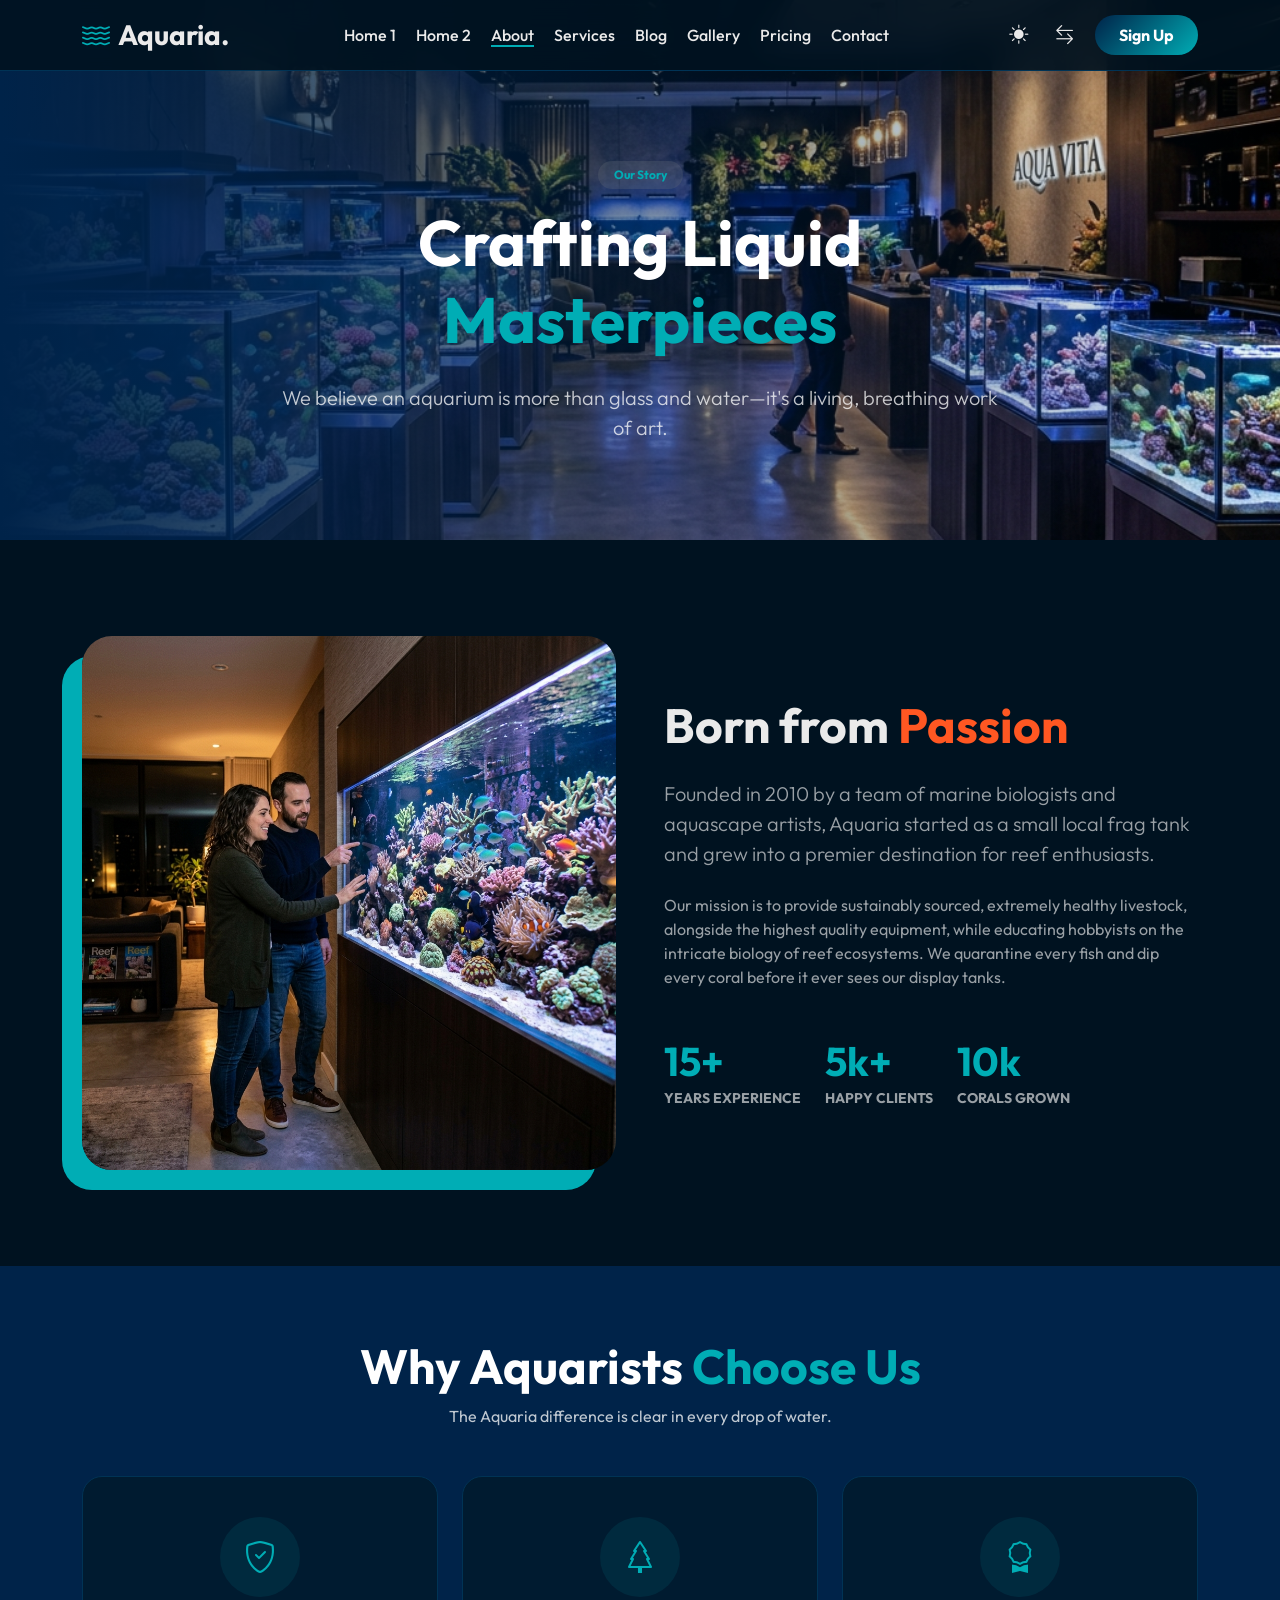
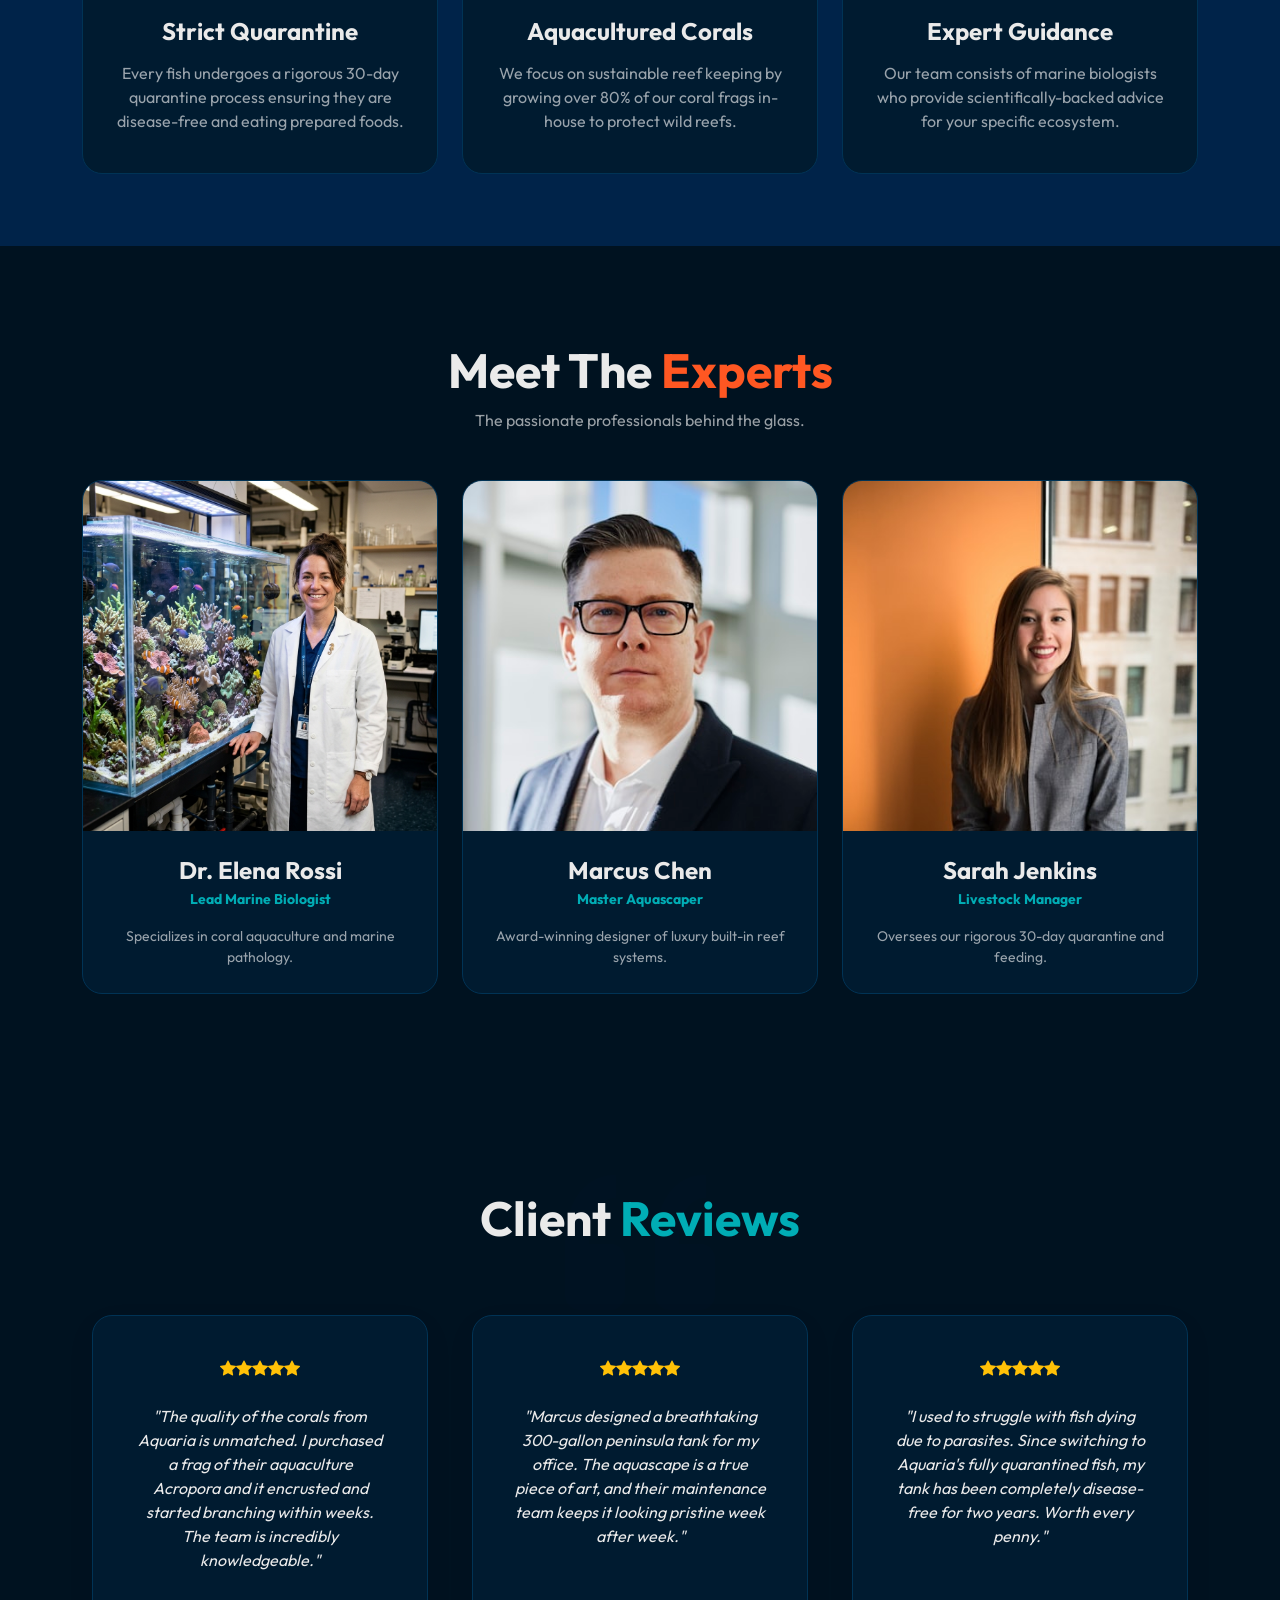
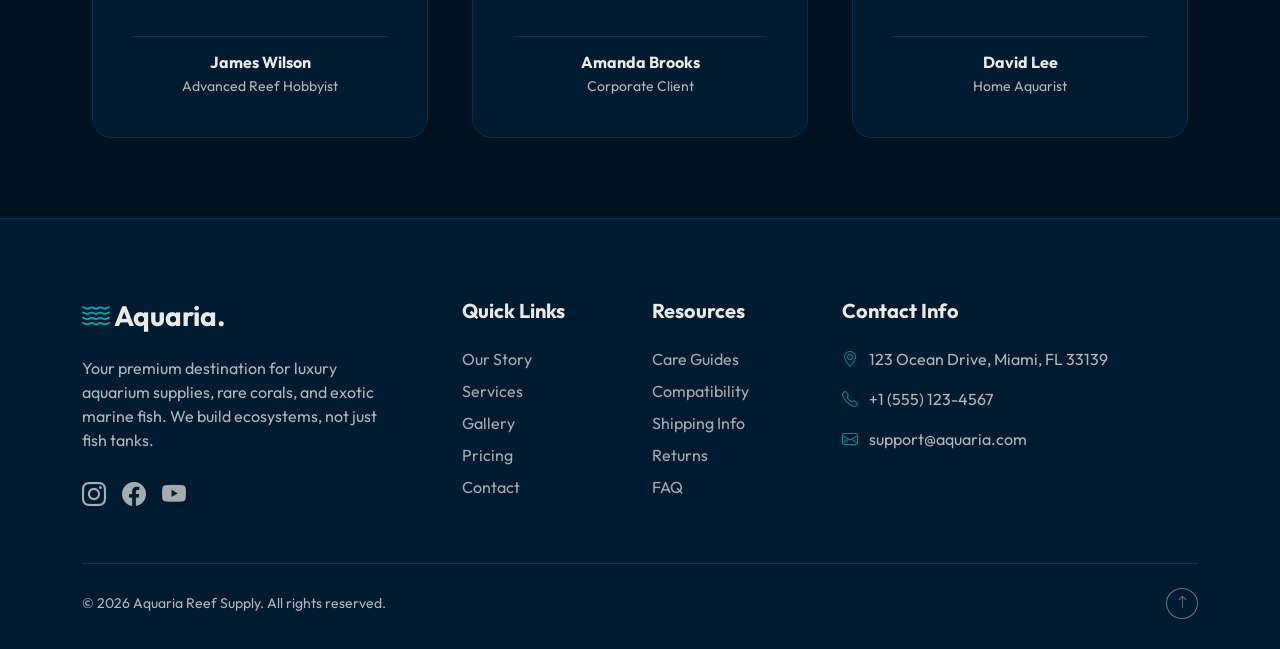
==== commit 5eb834bc: "corrections" ====
--- a/about.html
+++ b/about.html
@@ -93,6 +93,7 @@
             width: 100%;
             height: 100%;
             object-fit: cover;
+            object-position: top center; /* Prevents heads from being cropped off */
             transition: transform 0.5s ease;
         }
 
@@ -195,6 +196,7 @@
                 <a href="home-2.html" class="text-decoration-none" style="color: var(--text-color)">Home 2</a>
                 <a href="about.html" class="text-decoration-none" style="color: var(--text-color)">About</a>
                 <a href="services.html" class="text-decoration-none" style="color: var(--text-color)">Services</a>
+                <a href="blog.html" class="text-decoration-none" style="color: var(--text-color)">Blog</a>
                 <a href="gallery.html" class="text-decoration-none" style="color: var(--text-color)">Gallery</a>
                 <a href="pricing.html" class="text-decoration-none" style="color: var(--text-color)">Pricing</a>
                 <a href="contact.html" class="text-decoration-none" style="color: var(--text-color)">Contact</a>
--- a/assets/css/style.css
+++ b/assets/css/style.css
@@ -78,6 +78,14 @@
   color: var(--color-accent);
 }
 
+/* Form Controls */
+.form-control::placeholder,
+.form-select::placeholder,
+textarea::placeholder {
+  color: var(--text-color) !important;
+  opacity: 0.5 !important;
+}
+
 /* Base Components */
 .btn-primary-custom {
   background: linear-gradient(135deg, var(--color-primary), var(--color-secondary));
@@ -86,6 +94,8 @@
   padding: 12px 28px;
   border-radius: 30px;
   font-weight: 600;
+  text-align: center;
+  display: inline-block;
   transition: transform 0.3s ease, box-shadow 0.3s ease;
 }
 .btn-primary-custom:hover {
@@ -192,16 +202,22 @@
 
 /* Footer */
 .footer {
-  background-color: var(--color-primary);
-  color: #fff;
+  background-color: var(--card-bg);
+  color: var(--text-color);
   padding: 80px 0 30px;
   margin-top: auto;
+  border-top: 1px solid var(--border-color);
+}
+.footer .text-white {
+  color: var(--text-color) !important;
 }
 .footer a {
-  color: rgba(255,255,255,0.7);
+  color: var(--text-color);
+  opacity: 0.7;
 }
 .footer a:hover {
   color: var(--color-secondary);
+  opacity: 1;
 }
 
 /* Utilities & Animations */
@@ -300,6 +316,10 @@
 [dir="rtl"] .reveal-fade-right {
   transform: translateX(-50px);
 }
+[dir="rtl"] .reveal-fade-left.active,
+[dir="rtl"] .reveal-fade-right.active {
+  transform: translateX(0);
+}
 [dir="rtl"] .ms-auto {
   margin-right: auto !important;
   margin-left: 0 !important;
@@ -307,6 +327,37 @@
 [dir="rtl"] .me-auto {
   margin-left: auto !important;
   margin-right: 0 !important;
+}
+
+/* RTL Form and Contact Fixes */
+[dir="rtl"] input, 
+[dir="rtl"] textarea {
+  unicode-bidi: plaintext;
+  text-align: start;
+}
+
+[dir="rtl"] .password-toggle {
+  right: auto;
+  left: 15px;
+}
+
+[dir="rtl"] .footer ul li {
+  unicode-bidi: plaintext;
+  text-align: right;
+}
+
+[dir="rtl"] .contact-box p {
+  unicode-bidi: plaintext;
+  /* Removed text-align: right so it inherits center alignment from .contact-box */
+}
+
+/* Bootstrap alignment overrides for RTL if not using RTL bundle */
+[dir="rtl"] .text-start {
+  text-align: right !important;
+}
+
+[dir="rtl"] .text-end {
+  text-align: left !important;
 }
 
 /* Hero Separation */
